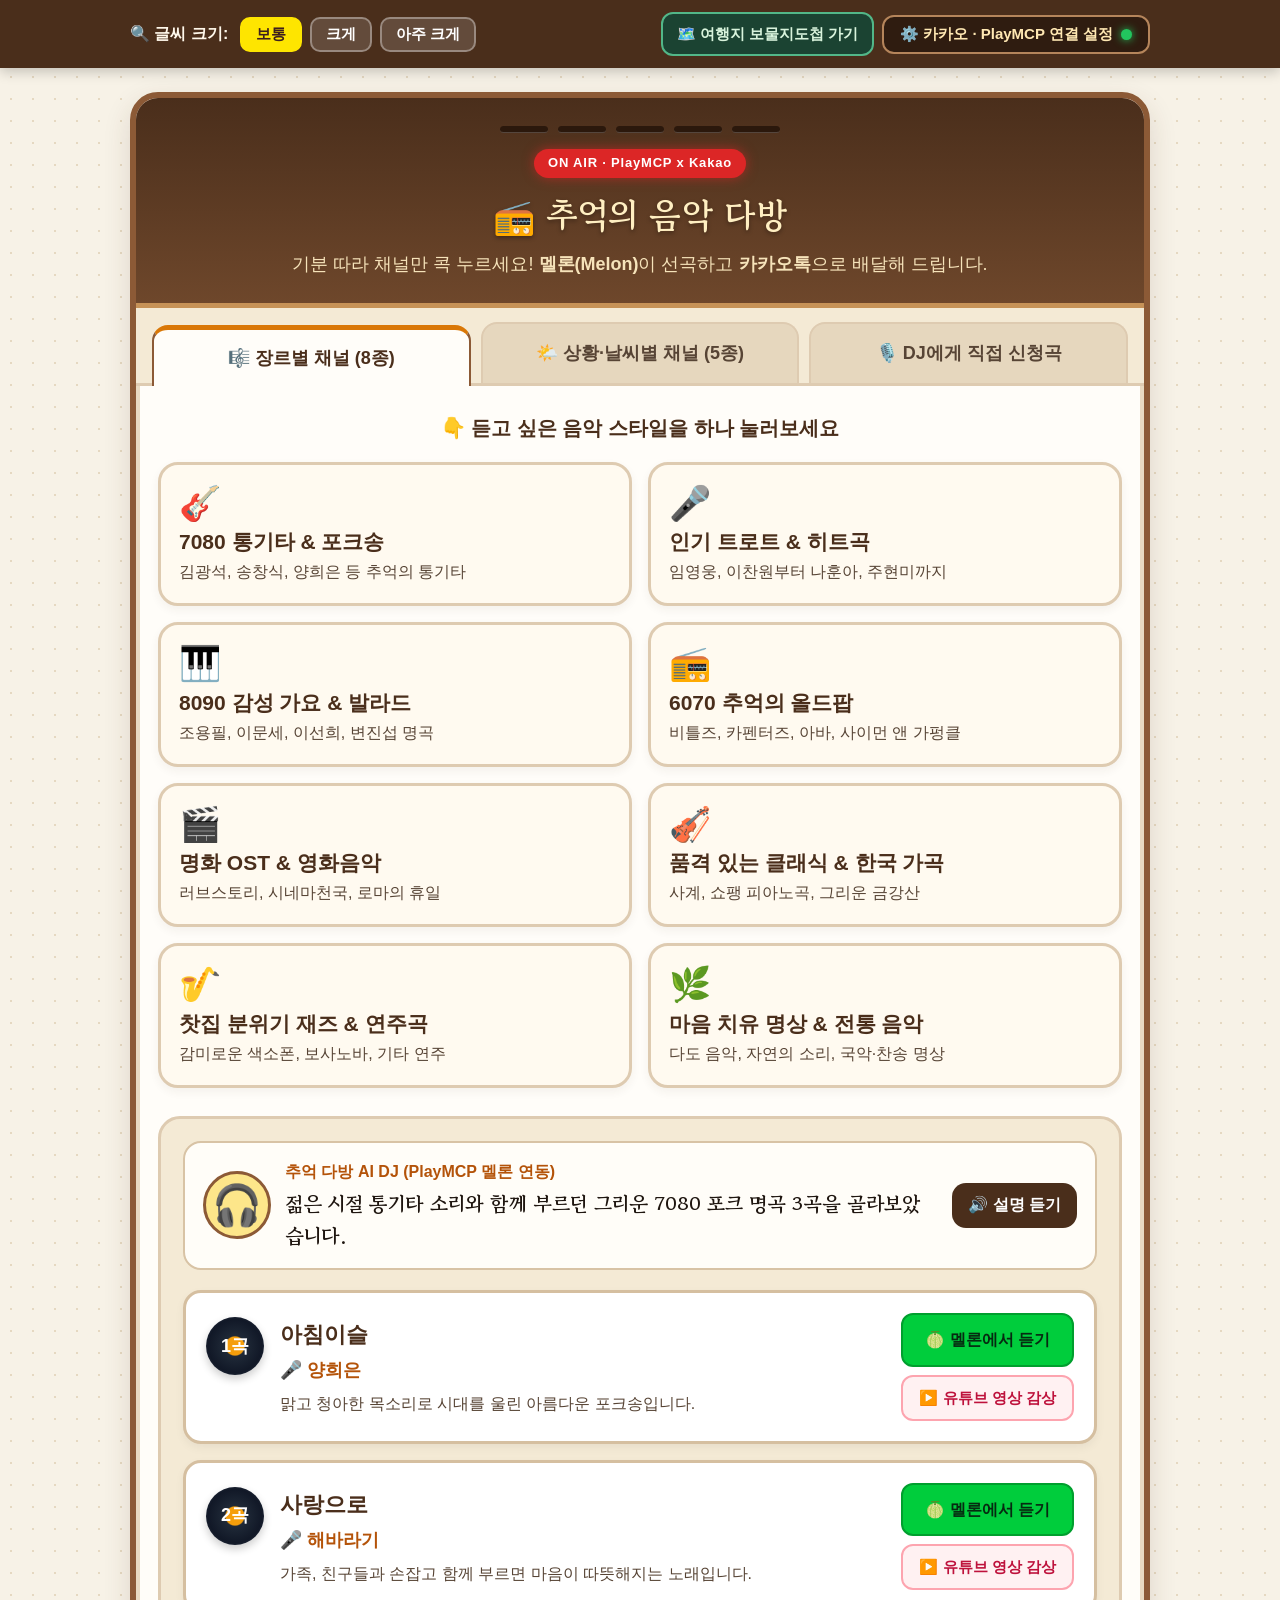
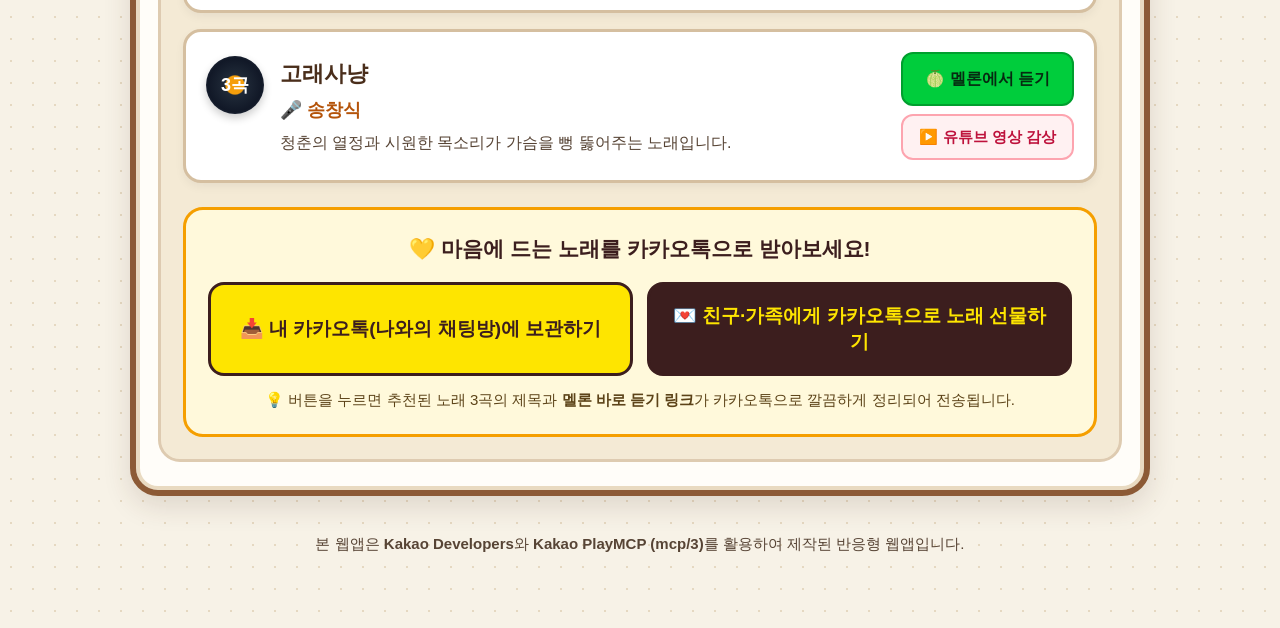
==== index.html @ 89aecde3 "Initial commit: Kakao PlayMCP music radio and travel treasure map web apps" ====
<!DOCTYPE html>
<html lang="ko">
<head>
  <meta charset="UTF-8" />
  <meta name="viewport" content="width=device-width, initial-scale=1.0" />
  <title>추억의 음악 다방 & 카톡 주크박스</title>
  <!-- 정갈하고 읽기 편한 한글 웹폰트 (고운바탕 & 프리텐다드) -->
  <link rel="preconnect" href="https://fonts.googleapis.com">
  <link rel="preconnect" href="https://fonts.gstatic.com" crossorigin>
  <link href="https://fonts.googleapis.com/css2?family=Gowun+Batang:wght@400;700&family=Pretendard:wght@400;500;600;700;800&display=swap" rel="stylesheet">
  <!-- 카카오 디벨로퍼스 공식 JavaScript SDK -->
  <script src="https://t1.kakaocdn.net/kakao_js_sdk/2.7.2/kakao.min.js" crossorigin="anonymous"></script>
  <link rel="stylesheet" href="style.css" />
</head>
<body class="font-normal">

  <!-- 상단 돋보기(글씨 크기) & 카카오 설정 바 -->
  <header class="top-utility-bar" aria-label="화면 및 연결 설정">
    <div class="utility-inner">
      <div class="font-controls" role="group" aria-label="글씨 크기 조절">
        <span class="utility-label">🔍 글씨 크기:</span>
        <button type="button" class="size-btn active" data-size="normal" onclick="setFontSize('normal')">보통</button>
        <button type="button" class="size-btn" data-size="large" onclick="setFontSize('large')">크게</button>
        <button type="button" class="size-btn" data-size="xlarge" onclick="setFontSize('xlarge')">아주 크게</button>
      </div>
      <div class="connection-controls">
        <a href="travel-map/index.html" class="switch-app-btn">🗺️ 여행지 보물지도첩 가기</a>
        <button type="button" class="config-btn" id="openConfigBtn" onclick="openConfigModal()">
          ⚙️ 카카오 · PlayMCP 연결 설정
          <span class="status-dot connected" id="connectionDot" title="연결 상태"></span>
        </button>
      </div>
    </div>
  </header>

  <!-- 메인 라디오 본체 컨테이너 -->
  <main class="radio-container">

    <!-- 라디오 상단 스피커 & 간판 영역 -->
    <section class="radio-header">
      <div class="speaker-grille" aria-hidden="true">
        <span></span><span></span><span></span><span></span><span></span>
      </div>
      <div class="station-badge">ON AIR · PlayMCP x Kakao</div>
      <h1 class="radio-title">📻 추억의 음악 다방</h1>
      <p class="radio-subtitle">
        기분 따라 채널만 콕 누르세요! <strong>멜론(Melon)</strong>이 선곡하고 <strong>카카오톡</strong>으로 배달해 드립니다.
      </p>
    </section>

    <!-- 3가지 큰 서랍(탭) 전환 버튼 -->
    <nav class="channel-tabs" role="tablist" aria-label="선곡 방식 선택">
      <button type="button" role="tab" aria-selected="true" class="tab-btn active" id="tabGenreBtn" onclick="switchTab('genre')">
        🎼 장르별 채널 (8종)
      </button>
      <button type="button" role="tab" aria-selected="false" class="tab-btn" id="tabMoodBtn" onclick="switchTab('mood')">
        🌤️ 상황·날씨별 채널 (5종)
      </button>
      <button type="button" role="tab" aria-selected="false" class="tab-btn" id="tabRequestBtn" onclick="switchTab('request')">
        🎙️ DJ에게 직접 신청곡
      </button>
    </nav>

    <!-- 탭 1: 장르별 채널 (8가지) -->
    <section id="panelGenre" class="tab-panel active" role="tabpanel" aria-labelledby="tabGenreBtn">
      <h2 class="section-guide">👇 듣고 싶은 음악 스타일을 하나 눌러보세요</h2>
      <div class="channel-grid">
        <button type="button" class="channel-card" onclick="selectChannel('7080')">
          <span class="channel-icon">🎸</span>
          <strong class="channel-name">7080 통기타 & 포크송</strong>
          <span class="channel-desc">김광석, 송창식, 양희은 등 추억의 통기타</span>
        </button>

        <button type="button" class="channel-card" onclick="selectChannel('trot')">
          <span class="channel-icon">🎤</span>
          <strong class="channel-name">인기 트로트 & 히트곡</strong>
          <span class="channel-desc">임영웅, 이찬원부터 나훈아, 주현미까지</span>
        </button>

        <button type="button" class="channel-card" onclick="selectChannel('ballad8090')">
          <span class="channel-icon">🎹</span>
          <strong class="channel-name">8090 감성 가요 & 발라드</strong>
          <span class="channel-desc">조용필, 이문세, 이선희, 변진섭 명곡</span>
        </button>

        <button type="button" class="channel-card" onclick="selectChannel('oldpop')">
          <span class="channel-icon">📻</span>
          <strong class="channel-name">6070 추억의 올드팝</strong>
          <span class="channel-desc">비틀즈, 카펜터즈, 아바, 사이먼 앤 가펑클</span>
        </button>

        <button type="button" class="channel-card" onclick="selectChannel('ost')">
          <span class="channel-icon">🎬</span>
          <strong class="channel-name">명화 OST & 영화음악</strong>
          <span class="channel-desc">러브스토리, 시네마천국, 로마의 휴일</span>
        </button>

        <button type="button" class="channel-card" onclick="selectChannel('classic')">
          <span class="channel-icon">🎻</span>
          <strong class="channel-name">품격 있는 클래식 & 한국 가곡</strong>
          <span class="channel-desc">사계, 쇼팽 피아노곡, 그리운 금강산</span>
        </button>

        <button type="button" class="channel-card" onclick="selectChannel('jazz')">
          <span class="channel-icon">🎷</span>
          <strong class="channel-name">찻집 분위기 재즈 & 연주곡</strong>
          <span class="channel-desc">감미로운 색소폰, 보사노바, 기타 연주</span>
        </button>

        <button type="button" class="channel-card" onclick="selectChannel('healing')">
          <span class="channel-icon">🌿</span>
          <strong class="channel-name">마음 치유 명상 & 전통 음악</strong>
          <span class="channel-desc">다도 음악, 자연의 소리, 국악·찬송 명상</span>
        </button>
      </div>
    </section>

    <!-- 탭 2: 상황·날씨별 채널 (5가지) -->
    <section id="panelMood" class="tab-panel" role="tabpanel" aria-labelledby="tabMoodBtn">
      <h2 class="section-guide">👇 지금 어떤 시간을 보내고 계시나요?</h2>
      <div class="channel-grid mood-grid">
        <button type="button" class="channel-card mood-card" onclick="selectChannel('walk')">
          <span class="channel-icon">👟</span>
          <strong class="channel-name">아침 산책·운동할 때</strong>
          <span class="channel-desc">발걸음이 가벼워지는 경쾌하고 활기찬 노래</span>
        </button>

        <button type="button" class="channel-card mood-card" onclick="selectChannel('tea')">
          <span class="channel-icon">☕</span>
          <strong class="channel-name">오후에 따뜻한 차 한잔할 때</strong>
          <span class="channel-desc">마음이 편안해지는 다방 커피 같은 음악</span>
        </button>

        <button type="button" class="channel-card mood-card" onclick="selectChannel('rain')">
          <span class="channel-icon">☔</span>
          <strong class="channel-name">비 오거나 옛 생각 나는 날</strong>
          <span class="channel-desc">창밖을 보며 듣기 좋은 감성적인 노래</span>
        </button>

        <button type="button" class="channel-card mood-card" onclick="selectChannel('travel')">
          <span class="channel-icon">🚗</span>
          <strong class="channel-name">가족·친구와 나들이 갈 때</strong>
          <span class="channel-desc">차 안에서 다 함께 흥얼거리기 좋은 노래</span>
        </button>

        <button type="button" class="channel-card mood-card" onclick="selectChannel('night')">
          <span class="channel-icon">🌙</span>
          <strong class="channel-name">잠들기 전 편안한 밤</strong>
          <span class="channel-desc">숙면을 도와주는 잔잔한 피아노와 연주곡</span>
        </button>
      </div>
    </section>

    <!-- 탭 3: DJ에게 직접 신청곡 보내기 -->
    <section id="panelRequest" class="tab-panel" role="tabpanel" aria-labelledby="tabRequestBtn">
      <h2 class="section-guide">👇 듣고 싶은 가수나 사연을 적거나 마이크로 말씀해 보세요</h2>
      <div class="dj-request-box">
        <div class="quick-tags">
          <span class="quick-label">인기 검색어:</span>
          <button type="button" class="tag-chip" onclick="fillRequest('임영웅 노래 추천해줘')">#임영웅</button>
          <button type="button" class="tag-chip" onclick="fillRequest('조용필 명곡 찾아줘')">#조용필</button>
          <button type="button" class="tag-chip" onclick="fillRequest('모차르트 피아노 연주곡')">#모차르트</button>
          <button type="button" class="tag-chip" onclick="fillRequest('신나는 7080 디스코')">#7080디스코</button>
          <button type="button" class="tag-chip" onclick="fillRequest('비틀즈 올드팝 명곡')">#비틀즈</button>
        </div>

        <div class="input-row">
          <input
            type="text"
            id="djInput"
            class="dj-input"
            placeholder="예: 나훈아 노래 찾아줘, 비 오는 날 듣기 좋은 재즈 틀어줘"
            aria-label="신청곡 또는 가수 입력"
            onkeydown="if(event.key==='Enter') submitDjRequest()"
          />
          <button type="button" class="voice-btn" id="voiceBtn" onclick="startVoiceInput()" title="목소리로 입력하기">
            🎙️ 말하기
          </button>
        </div>

        <button type="button" class="submit-request-btn" onclick="submitDjRequest()">
          🎵 PlayMCP 멜론 DJ에게 노래 찾아달라고 하기
        </button>
      </div>
    </section>

    <!-- 선곡 결과 전광판 (노래 카드 리스트 + 카카오톡 전송 영역) -->
    <section id="resultSection" class="result-section" aria-live="polite">
      <div class="dj-comment-box">
        <div class="dj-avatar">🎧</div>
        <div class="dj-bubble">
          <div class="dj-name">추억 다방 AI DJ (PlayMCP 멜론 연동)</div>
          <p id="djMessage" class="dj-text">
            안녕하세요! 위에서 원하시는 음악 채널 버튼을 누르시면, 오늘 기분에 꼭 맞는 명곡 3곡을 골라 드립니다.
          </p>
        </div>
        <button type="button" class="tts-btn" onclick="speakDjMessage()" title="DJ 안내 멘트 소리로 듣기">
          🔊 설명 듣기
        </button>
      </div>

      <!-- 추천 노래 카드들이 들어가는 자리 -->
      <div id="songListContainer" class="song-list"></div>

      <!-- 카카오톡으로 보내기 액션 버튼 영역 -->
      <div id="kakaoActionBox" class="kakao-action-box hidden">
        <h3 class="action-title">💛 마음에 드는 노래를 카카오톡으로 받아보세요!</h3>
        <div class="kakao-btn-group">
          <button type="button" class="kakao-btn memo-btn" onclick="sendToMyKakaoMemo()">
            📥 내 카카오톡(나와의 채팅방)에 보관하기
          </button>
          <button type="button" class="kakao-btn share-btn" onclick="shareToKakaoFriend()">
            💌 친구·가족에게 카카오톡으로 노래 선물하기
          </button>
        </div>
        <p class="action-help" id="kakaoActionNotice">
          💡 버튼을 누르면 추천된 노래 3곡의 제목과 <strong>멜론 바로 듣기 링크</strong>가 카카오톡으로 깔끔하게 정리되어 전송됩니다.
        </p>
      </div>
    </section>

  </main>

  <!-- 하단 안내 푸터 -->
  <footer class="radio-footer">
    <p>본 웹앱은 <strong>Kakao Developers</strong>와 <strong>Kakao PlayMCP (mcp/3)</strong>를 활용하여 제작된 반응형 웹앱입니다.</p>
  </footer>

  <!-- 알림 토스트 창 -->
  <div id="toastBox" class="toast-box hidden" role="status" aria-live="polite"></div>

  <!-- 카카오톡 메시지 미리보기 & 전송 모달 (API 키 없을 때도 즉시 체험 가능!) -->
  <div id="kakaoPreviewModal" class="modal-backdrop hidden" role="dialog" aria-modal="true" aria-labelledby="previewModalTitle">
    <div class="modal-card kakao-preview-card">
      <div class="modal-header">
        <h2 id="previewModalTitle">💬 카카오톡 전송 미리보기</h2>
        <button type="button" class="close-btn" onclick="closePreviewModal()">✕ 닫기</button>
      </div>
      <div class="modal-body">
        <div class="katalk-room-sim">
          <div class="katalk-date-chip">오늘의 음악 배달</div>
          <div class="katalk-msg-card">
            <div class="katalk-card-banner">📻 추억의 음악 다방 주크박스</div>
            <div class="katalk-card-body" id="katalkPreviewContent"></div>
            <div class="katalk-card-footer">
              <span>Melon · PlayMCP</span>
            </div>
          </div>
        </div>
        <div class="preview-actions">
          <button type="button" class="copy-text-btn" onclick="copyPlaylistToClipboard()">
            📋 카톡방에 붙여넣기용 글자 복사하기
          </button>
          <button type="button" class="real-kakao-btn" onclick="triggerRealKakaoSend()">
            💛 실제 카카오톡 앱으로 보내기
          </button>
        </div>
      </div>
    </div>
  </div>

  <!-- 카카오 디벨로퍼스 & PlayMCP 연결 설정 모달 -->
  <div id="configModal" class="modal-backdrop hidden" role="dialog" aria-modal="true" aria-labelledby="configModalTitle">
    <div class="modal-card">
      <div class="modal-header">
        <h2 id="configModalTitle">⚙️ 카카오 & PlayMCP 마법 열쇠 설정</h2>
        <button type="button" class="close-btn" onclick="closeConfigModal()">✕ 닫기</button>
      </div>
      <div class="modal-body">
        <p class="modal-desc">
          키를 아직 입력하지 않아도 <strong>기본 체험 모드</strong>로 모든 음악 추천과 카톡 미리보기를 사용하실 수 있습니다. 실제 내 카카오 계정과 연결하려면 아래 칸에 넣어주세요!
        </p>

        <div class="form-group">
          <label for="kakaoJsKeyInput">1. 카카오 디벨로퍼스 JavaScript 키 (<code>developers.kakao.com</code>)</label>
          <input
            type="text"
            id="kakaoJsKeyInput"
            class="config-input"
            value="2cc751d0de6a0e97b90181755f74c071"
            placeholder="예: a1b2c3d4e5f6g7h8i9j0k1l2m3n4o5p6"
          />
          <small class="form-help">카카오 디벨로퍼스 &gt; 내 애플리케이션 &gt; 앱 키에서 'JavaScript 키'를 복사해 붙여넣으세요.</small>
        </div>

        <div class="form-group">
          <label for="playMcpUrlInput">2. 카카오 PlayMCP 서버 주소 (<code>playmcp.kakao.com</code>)</label>
          <input
            type="url"
            id="playMcpUrlInput"
            class="config-input"
            value="https://playmcp.kakao.com/mcp/3"
          />
          <small class="form-help">PlayMCP의 멜론/나와의 채팅방 도구함 원격 엔드포인트 주소입니다.</small>
        </div>

        <div class="form-group">
          <label for="playMcpTokenInput">3. PlayMCP 인증 토큰 (선택 사항)</label>
          <input
            type="password"
            id="playMcpTokenInput"
            class="config-input"
            placeholder="PlayMCP 연동 토큰이 있다면 입력해 주세요"
          />
        </div>

        <div class="modal-footer-btns">
          <button type="button" class="save-config-btn" onclick="saveConfig()">💾 설정 저장하고 적용하기</button>
        </div>
      </div>
    </div>
  </div>

  <script src="app.js"></script>
</body>
</html>
---- style.css ----
/* ==========================================================================
   추억의 음악 다방 & 카톡 주크박스 — 반응형 스타일시트
   ========================================================================== */

:root {
  /* 따뜻하고 눈이 편안한 다방/우드 라디오 컬러 팔레트 */
  --bg-page: #f7f2e7;
  --bg-radio: #fffdf9;
  --wood-dark: #4a2e1b;
  --wood-medium: #6e472b;
  --wood-border: #8c5a36;
  --cream-panel: #f4ead5;
  --accent-amber: #d97706;
  --accent-amber-hover: #b45309;
  --kakao-yellow: #fee500;
  --kakao-brown: #3c1e1e;
  --melon-green: #00cd3c;
  --melon-dark: #009f2e;
  --text-primary: #1f1610;
  --text-secondary: #574435;
  --card-border: #decbb1;
  --shadow-soft: 0 10px 28px rgba(74, 46, 27, 0.14);

  /* 기본 글자 크기 변수 (상단 버튼으로 3단계 조절) */
  --scale-factor: 1;
}

body.font-normal {
  --scale-factor: 1;
}

body.font-large {
  --scale-factor: 1.16;
}

body.font-xlarge {
  --scale-factor: 1.32;
}

* {
  box-sizing: border-box;
  margin: 0;
  padding: 0;
}

body {
  font-family: 'Pretendard', -apple-system, BlinkMacSystemFont, 'Malgun Gothic', sans-serif;
  background-color: var(--bg-page);
  background-image: radial-gradient(#e5d8c1 1px, transparent 1px);
  background-size: 22px 22px;
  color: var(--text-primary);
  font-size: calc(18px * var(--scale-factor));
  line-height: 1.6;
  min-height: 100vh;
  padding-bottom: 60px;
}

button,
input {
  font-family: inherit;
  font-size: inherit;
}

/* ==========================================================================
   1. 상단 유틸리티 바 (글씨 크기 조절 & 카카오 연결 설정)
   ========================================================================== */
.top-utility-bar {
  background: var(--wood-dark);
  color: #fff8eb;
  padding: 12px 16px;
  position: sticky;
  top: 0;
  z-index: 100;
  box-shadow: 0 4px 12px rgba(0, 0, 0, 0.2);
}

.utility-inner {
  max-width: 1020px;
  margin: 0 auto;
  display: flex;
  flex-wrap: wrap;
  align-items: center;
  justify-content: space-between;
  gap: 12px;
}

.font-controls {
  display: flex;
  align-items: center;
  gap: 8px;
  flex-wrap: wrap;
}

.utility-label {
  font-weight: 700;
  margin-right: 4px;
  font-size: calc(16px * var(--scale-factor));
}

.size-btn {
  background: rgba(255, 255, 255, 0.14);
  color: #fff;
  border: 2px solid rgba(255, 255, 255, 0.35);
  border-radius: 10px;
  padding: 6px 14px;
  font-weight: 700;
  cursor: pointer;
  font-size: calc(15px * var(--scale-factor));
  transition: all 0.2s ease;
}

.size-btn:hover {
  background: rgba(255, 255, 255, 0.28);
}

.size-btn.active {
  background: var(--kakao-yellow);
  color: var(--kakao-brown);
  border-color: var(--kakao-yellow);
}

.connection-controls {
  display: flex;
  align-items: center;
  gap: 8px;
  flex-wrap: wrap;
}

.switch-app-btn {
  background: #1b4332;
  color: #d8f3dc;
  border: 2px solid #52b788;
  border-radius: 12px;
  padding: 8px 14px;
  font-weight: 700;
  font-size: calc(15px * var(--scale-factor));
  text-decoration: none;
  display: inline-flex;
  align-items: center;
  gap: 6px;
}

.switch-app-btn:hover {
  background: #2d6a4f;
}

.config-btn {
  background: #2f1c10;
  color: #ffe8b3;
  border: 2px solid #b5855b;
  border-radius: 12px;
  padding: 8px 16px;
  font-weight: 700;
  font-size: calc(15px * var(--scale-factor));
  cursor: pointer;
  display: inline-flex;
  align-items: center;
  gap: 8px;
  transition: all 0.2s ease;
}

.config-btn:hover {
  background: var(--wood-medium);
}

.status-dot {
  width: 11px;
  height: 11px;
  border-radius: 50%;
  background: #fbbf24;
  display: inline-block;
  box-shadow: 0 0 8px #fbbf24;
}

.status-dot.connected {
  background: #22c55e;
  box-shadow: 0 0 8px #22c55e;
}

/* ==========================================================================
   2. 메인 우드 라디오 본체 컨테이너
   ========================================================================== */
.radio-container {
  max-width: 1020px;
  margin: 24px auto;
  background: var(--bg-radio);
  border: 6px solid var(--wood-border);
  border-radius: 28px;
  box-shadow: var(--shadow-soft), inset 0 0 0 4px #e9dac1;
  overflow: hidden;
}

.radio-header {
  background: linear-gradient(180deg, var(--wood-dark) 0%, var(--wood-medium) 100%);
  color: #fff9ed;
  padding: 28px 24px 24px;
  text-align: center;
  border-bottom: 5px solid #c69257;
}

.speaker-grille {
  display: flex;
  justify-content: center;
  gap: 10px;
  margin-bottom: 14px;
}

.speaker-grille span {
  width: 48px;
  height: 7px;
  background: #2b180c;
  border-radius: 99px;
  border-bottom: 1px solid rgba(255, 255, 255, 0.2);
}

.station-badge {
  display: inline-block;
  background: #dc2626;
  color: #fff;
  font-weight: 800;
  font-size: calc(13px * var(--scale-factor));
  padding: 4px 14px;
  border-radius: 99px;
  letter-spacing: 0.8px;
  margin-bottom: 10px;
  box-shadow: 0 0 12px rgba(220, 38, 38, 0.6);
}

.radio-title {
  font-family: 'Gowun Batang', serif;
  font-size: calc(34px * var(--scale-factor));
  font-weight: 700;
  color: #ffefc2;
  margin-bottom: 8px;
  text-shadow: 0 2px 4px rgba(0, 0, 0, 0.35);
}

.radio-subtitle {
  font-size: calc(18px * var(--scale-factor));
  color: #f6e3ba;
  max-width: 720px;
  margin: 0 auto;
}

/* ==========================================================================
   3. 채널 선택 서랍(탭) 버튼
   ========================================================================== */
.channel-tabs {
  display: grid;
  grid-template-columns: repeat(3, 1fr);
  background: var(--cream-panel);
  padding: 14px 16px 0;
  gap: 10px;
  border-bottom: 3px solid var(--card-border);
}

.tab-btn {
  background: #e6d7be;
  color: var(--text-secondary);
  border: 2px solid var(--card-border);
  border-bottom: none;
  border-radius: 16px 16px 0 0;
  padding: 16px 12px;
  font-weight: 800;
  font-size: calc(18px * var(--scale-factor));
  cursor: pointer;
  transition: all 0.2s ease;
}

.tab-btn:hover {
  background: #efe3cf;
}

.tab-btn.active {
  background: var(--bg-radio);
  color: var(--wood-dark);
  border-color: var(--wood-border);
  border-top: 5px solid var(--accent-amber);
  transform: translateY(3px);
}

/* ==========================================================================
   4. 채널 카드 그리드 (장르별 8종 / 상황별 5종)
   ========================================================================== */
.tab-panel {
  display: none;
  padding: 26px 22px 16px;
}

.tab-panel.active {
  display: block;
}

.section-guide {
  font-size: calc(20px * var(--scale-factor));
  color: var(--wood-dark);
  margin-bottom: 18px;
  text-align: center;
  font-weight: 800;
}

.channel-grid {
  display: grid;
  grid-template-columns: repeat(2, 1fr);
  gap: 16px;
}

.channel-card {
  background: #fffaf0;
  border: 3px solid var(--card-border);
  border-radius: 20px;
  padding: 20px 18px;
  text-align: left;
  cursor: pointer;
  display: flex;
  flex-direction: column;
  gap: 6px;
  transition: transform 0.15s ease, border-color 0.15s ease, box-shadow 0.15s ease;
  box-shadow: 0 4px 10px rgba(74, 46, 27, 0.06);
}

.channel-card:hover,
.channel-card:focus-visible {
  transform: translateY(-3px);
  border-color: var(--accent-amber);
  background: #fff5df;
  box-shadow: 0 8px 18px rgba(217, 119, 6, 0.18);
}

.channel-card.selected {
  background: #fef3c7;
  border-color: var(--accent-amber);
  box-shadow: 0 0 0 4px rgba(217, 119, 6, 0.25);
}

.channel-icon {
  font-size: calc(34px * var(--scale-factor));
  line-height: 1.1;
}

.channel-name {
  font-size: calc(21px * var(--scale-factor));
  color: var(--wood-dark);
  font-weight: 800;
}

.channel-desc {
  font-size: calc(16px * var(--scale-factor));
  color: var(--text-secondary);
  font-weight: 500;
}

/* ==========================================================================
   5. DJ에게 직접 신청곡 보내기 박스
   ========================================================================== */
.dj-request-box {
  background: #fcf4e4;
  border: 3px solid var(--card-border);
  border-radius: 20px;
  padding: 22px;
}

.quick-tags {
  display: flex;
  align-items: center;
  flex-wrap: wrap;
  gap: 8px;
  margin-bottom: 16px;
}

.quick-label {
  font-weight: 700;
  color: var(--wood-medium);
  font-size: calc(16px * var(--scale-factor));
}

.tag-chip {
  background: #fff;
  color: var(--wood-dark);
  border: 2px solid #cbb292;
  border-radius: 99px;
  padding: 6px 14px;
  font-weight: 700;
  font-size: calc(16px * var(--scale-factor));
  cursor: pointer;
}

.tag-chip:hover {
  background: var(--kakao-yellow);
  border-color: var(--wood-dark);
}

.input-row {
  display: flex;
  gap: 10px;
  margin-bottom: 14px;
}

.dj-input {
  flex: 1;
  padding: 16px 18px;
  border: 3px solid var(--wood-border);
  border-radius: 16px;
  background: #fff;
  color: var(--text-primary);
  font-weight: 600;
  font-size: calc(19px * var(--scale-factor));
}

.voice-btn {
  background: #fff;
  color: var(--wood-dark);
  border: 3px solid var(--wood-border);
  border-radius: 16px;
  padding: 0 20px;
  font-weight: 800;
  cursor: pointer;
  white-space: nowrap;
}

.voice-btn.listening {
  background: #fee2e2;
  border-color: #dc2626;
  color: #b91c1c;
}

.submit-request-btn {
  width: 100%;
  background: var(--accent-amber);
  color: #fff;
  border: none;
  border-radius: 16px;
  padding: 18px;
  font-weight: 800;
  font-size: calc(20px * var(--scale-factor));
  cursor: pointer;
  box-shadow: 0 4px 12px rgba(217, 119, 6, 0.3);
}

.submit-request-btn:hover {
  background: var(--accent-amber-hover);
}

/* ==========================================================================
   6. 선곡 결과 전광판 & 노래 카드 리스트
   ========================================================================== */
.result-section {
  margin: 12px 22px 28px;
  background: var(--cream-panel);
  border: 3px solid var(--card-border);
  border-radius: 22px;
  padding: 22px;
}

.dj-comment-box {
  display: flex;
  align-items: center;
  gap: 14px;
  background: #fffdf8;
  border: 2px solid #d8c3a5;
  border-radius: 18px;
  padding: 16px 18px;
  margin-bottom: 20px;
}

.dj-avatar {
  font-size: calc(40px * var(--scale-factor));
  background: #fde68a;
  width: 68px;
  height: 68px;
  border-radius: 50%;
  display: flex;
  align-items: center;
  justify-content: center;
  flex-shrink: 0;
  border: 3px solid var(--wood-border);
}

.dj-bubble {
  flex: 1;
}

.dj-name {
  font-weight: 800;
  color: var(--accent-amber-hover);
  font-size: calc(16px * var(--scale-factor));
  margin-bottom: 4px;
}

.dj-text {
  font-family: 'Gowun Batang', serif;
  font-weight: 700;
  font-size: calc(20px * var(--scale-factor));
  color: var(--text-primary);
}

.tts-btn {
  background: var(--wood-dark);
  color: #fff;
  border: none;
  border-radius: 14px;
  padding: 12px 16px;
  font-weight: 700;
  font-size: calc(16px * var(--scale-factor));
  cursor: pointer;
  white-space: nowrap;
}

.tts-btn:hover {
  background: var(--wood-medium);
}

/* 추천 노래 카드 3종 */
.song-list {
  display: flex;
  flex-direction: column;
  gap: 16px;
}

.song-card {
  background: #ffffff;
  border: 3px solid #d5bfa0;
  border-radius: 18px;
  padding: 20px;
  display: flex;
  align-items: center;
  justify-content: space-between;
  gap: 18px;
  box-shadow: 0 4px 10px rgba(0, 0, 0, 0.05);
}

.song-info {
  display: flex;
  align-items: flex-start;
  gap: 16px;
  flex: 1;
}

.vinyl-badge {
  width: 58px;
  height: 58px;
  border-radius: 50%;
  background: radial-gradient(circle, #f59e0b 22%, #1f2937 25%, #111827 65%, #374151 100%);
  color: #fff;
  display: flex;
  align-items: center;
  justify-content: center;
  font-weight: 800;
  flex-shrink: 0;
  box-shadow: 0 4px 8px rgba(0, 0, 0, 0.2);
}

.song-text-group {
  flex: 1;
}

.song-title {
  font-size: calc(22px * var(--scale-factor));
  font-weight: 800;
  color: var(--wood-dark);
  margin-bottom: 4px;
}

.song-artist {
  font-size: calc(18px * var(--scale-factor));
  font-weight: 700;
  color: #b45309;
  margin-bottom: 6px;
}

.song-story {
  font-size: calc(16px * var(--scale-factor));
  color: var(--text-secondary);
}

.song-play-btns {
  display: flex;
  flex-direction: column;
  gap: 8px;
  flex-shrink: 0;
}

.melon-btn {
  display: inline-flex;
  align-items: center;
  justify-content: center;
  gap: 6px;
  background: var(--melon-green);
  color: #062b11;
  text-decoration: none;
  font-weight: 800;
  font-size: calc(16px * var(--scale-factor));
  padding: 12px 18px;
  border-radius: 12px;
  border: 2px solid var(--melon-dark);
  transition: transform 0.15s ease;
}

.melon-btn:hover {
  transform: scale(1.03);
  background: #17df52;
}

.youtube-btn {
  display: inline-flex;
  align-items: center;
  justify-content: center;
  gap: 6px;
  background: #fff1f2;
  color: #be123c;
  text-decoration: none;
  font-weight: 800;
  font-size: calc(15px * var(--scale-factor));
  padding: 9px 16px;
  border-radius: 12px;
  border: 2px solid #fda4af;
}

/* ==========================================================================
   7. 카카오톡 전송 액션 영역
   ========================================================================== */
.kakao-action-box {
  margin-top: 24px;
  background: #fff9db;
  border: 3px solid #f59f00;
  border-radius: 20px;
  padding: 22px;
  text-align: center;
}

.hidden {
  display: none !important;
}

.action-title {
  font-size: calc(21px * var(--scale-factor));
  color: var(--kakao-brown);
  margin-bottom: 16px;
  font-weight: 800;
}

.kakao-btn-group {
  display: grid;
  grid-template-columns: repeat(2, 1fr);
  gap: 14px;
  margin-bottom: 12px;
}

.kakao-btn {
  padding: 18px 16px;
  border-radius: 16px;
  font-weight: 800;
  font-size: calc(19px * var(--scale-factor));
  cursor: pointer;
  border: 3px solid var(--kakao-brown);
  transition: transform 0.15s ease, box-shadow 0.15s ease;
}

.kakao-btn:hover {
  transform: translateY(-2px);
  box-shadow: 0 6px 14px rgba(60, 30, 30, 0.2);
}

.memo-btn {
  background: var(--kakao-yellow);
  color: var(--kakao-brown);
}

.share-btn {
  background: var(--kakao-brown);
  color: var(--kakao-yellow);
}

.action-help {
  font-size: calc(15px * var(--scale-factor));
  color: #5c4318;
}

/* ==========================================================================
   8. 모달 창 (카카오톡 미리보기 & 설정) 및 토스트 알림
   ========================================================================== */
.modal-backdrop {
  position: fixed;
  inset: 0;
  background: rgba(25, 16, 10, 0.72);
  display: flex;
  align-items: center;
  justify-content: center;
  padding: 16px;
  z-index: 300;
}

.modal-card {
  background: var(--bg-radio);
  border: 4px solid var(--wood-border);
  border-radius: 24px;
  max-width: 580px;
  width: 100%;
  max-height: 90vh;
  overflow-y: auto;
  box-shadow: 0 20px 50px rgba(0, 0, 0, 0.4);
}

.modal-header {
  background: var(--wood-dark);
  color: #fff;
  padding: 18px 22px;
  display: flex;
  align-items: center;
  justify-content: space-between;
}

.modal-header h2 {
  font-size: calc(20px * var(--scale-factor));
}

.close-btn {
  background: rgba(255, 255, 255, 0.2);
  color: #fff;
  border: none;
  border-radius: 10px;
  padding: 6px 14px;
  font-weight: 700;
  cursor: pointer;
}

.modal-body {
  padding: 22px;
}

.modal-desc {
  background: #fef3c7;
  padding: 14px;
  border-radius: 12px;
  margin-bottom: 18px;
  font-size: calc(16px * var(--scale-factor));
}

.form-group {
  margin-bottom: 18px;
}

.form-group label {
  display: block;
  font-weight: 800;
  margin-bottom: 6px;
  color: var(--wood-dark);
}

.config-input {
  width: 100%;
  padding: 14px;
  border: 2px solid var(--wood-border);
  border-radius: 12px;
  font-size: calc(16px * var(--scale-factor));
}

.form-help {
  display: block;
  margin-top: 4px;
  color: var(--text-secondary);
  font-size: calc(14px * var(--scale-factor));
}

.save-config-btn {
  width: 100%;
  background: var(--wood-dark);
  color: var(--kakao-yellow);
  border: none;
  border-radius: 14px;
  padding: 16px;
  font-weight: 800;
  font-size: calc(18px * var(--scale-factor));
  cursor: pointer;
}

/* 카카오톡 채팅방 시뮬레이션 */
.katalk-room-sim {
  background: #bacee0;
  border-radius: 18px;
  padding: 20px;
  margin-bottom: 18px;
}

.katalk-date-chip {
  background: rgba(0, 0, 0, 0.2);
  color: #fff;
  text-align: center;
  border-radius: 99px;
  padding: 4px 14px;
  font-size: calc(14px * var(--scale-factor));
  width: fit-content;
  margin: 0 auto 14px;
}

.katalk-msg-card {
  background: #fff;
  border-radius: 16px;
  overflow: hidden;
  max-width: 380px;
  margin: 0 auto;
  box-shadow: 0 4px 12px rgba(0, 0, 0, 0.12);
}

.katalk-card-banner {
  background: var(--kakao-yellow);
  color: var(--kakao-brown);
  font-weight: 800;
  padding: 12px 16px;
}

.katalk-card-body {
  padding: 16px;
  font-size: calc(16px * var(--scale-factor));
}

.katalk-card-footer {
  padding: 10px 16px;
  border-top: 1px solid #eee;
  color: #888;
  font-size: calc(13px * var(--scale-factor));
}

.preview-actions {
  display: grid;
  grid-template-columns: 1fr 1fr;
  gap: 12px;
}

.copy-text-btn,
.real-kakao-btn {
  padding: 14px;
  border-radius: 14px;
  font-weight: 800;
  cursor: pointer;
  border: 2px solid var(--kakao-brown);
}

.copy-text-btn {
  background: #fff;
  color: var(--kakao-brown);
}

.real-kakao-btn {
  background: var(--kakao-yellow);
  color: var(--kakao-brown);
}

.radio-footer {
  text-align: center;
  color: var(--text-secondary);
  padding: 12px 20px;
  font-size: calc(15px * var(--scale-factor));
}

.toast-box {
  position: fixed;
  bottom: 24px;
  left: 50%;
  transform: translateX(-50%);
  background: var(--wood-dark);
  color: #fff;
  padding: 16px 26px;
  border-radius: 99px;
  font-weight: 800;
  box-shadow: 0 8px 24px rgba(0, 0, 0, 0.35);
  z-index: 400;
  border: 2px solid var(--kakao-yellow);
}

/* ==========================================================================
   9. 반응형 미디어 쿼리 (스마트폰 화면 최적화)
   ========================================================================== */
@media (max-width: 768px) {
  .radio-container {
    margin: 12px;
    border-width: 4px;
  }

  .channel-tabs {
    grid-template-columns: 1fr;
    gap: 6px;
    padding: 12px;
  }

  .tab-btn {
    border-radius: 12px;
    border-bottom: 2px solid var(--card-border);
  }

  .tab-btn.active {
    transform: none;
  }

  .channel-grid {
    grid-template-columns: 1fr;
  }

  .dj-comment-box {
    flex-direction: column;
    text-align: center;
  }

  .song-card {
    flex-direction: column;
    align-items: stretch;
  }

  .song-play-btns {
    flex-direction: row;
  }

  .melon-btn,
  .youtube-btn {
    flex: 1;
  }

  .kakao-btn-group,
  .preview-actions {
    grid-template-columns: 1fr;
  }

  .input-row {
    flex-direction: column;
  }

  .voice-btn {
    padding: 14px;
  }
}
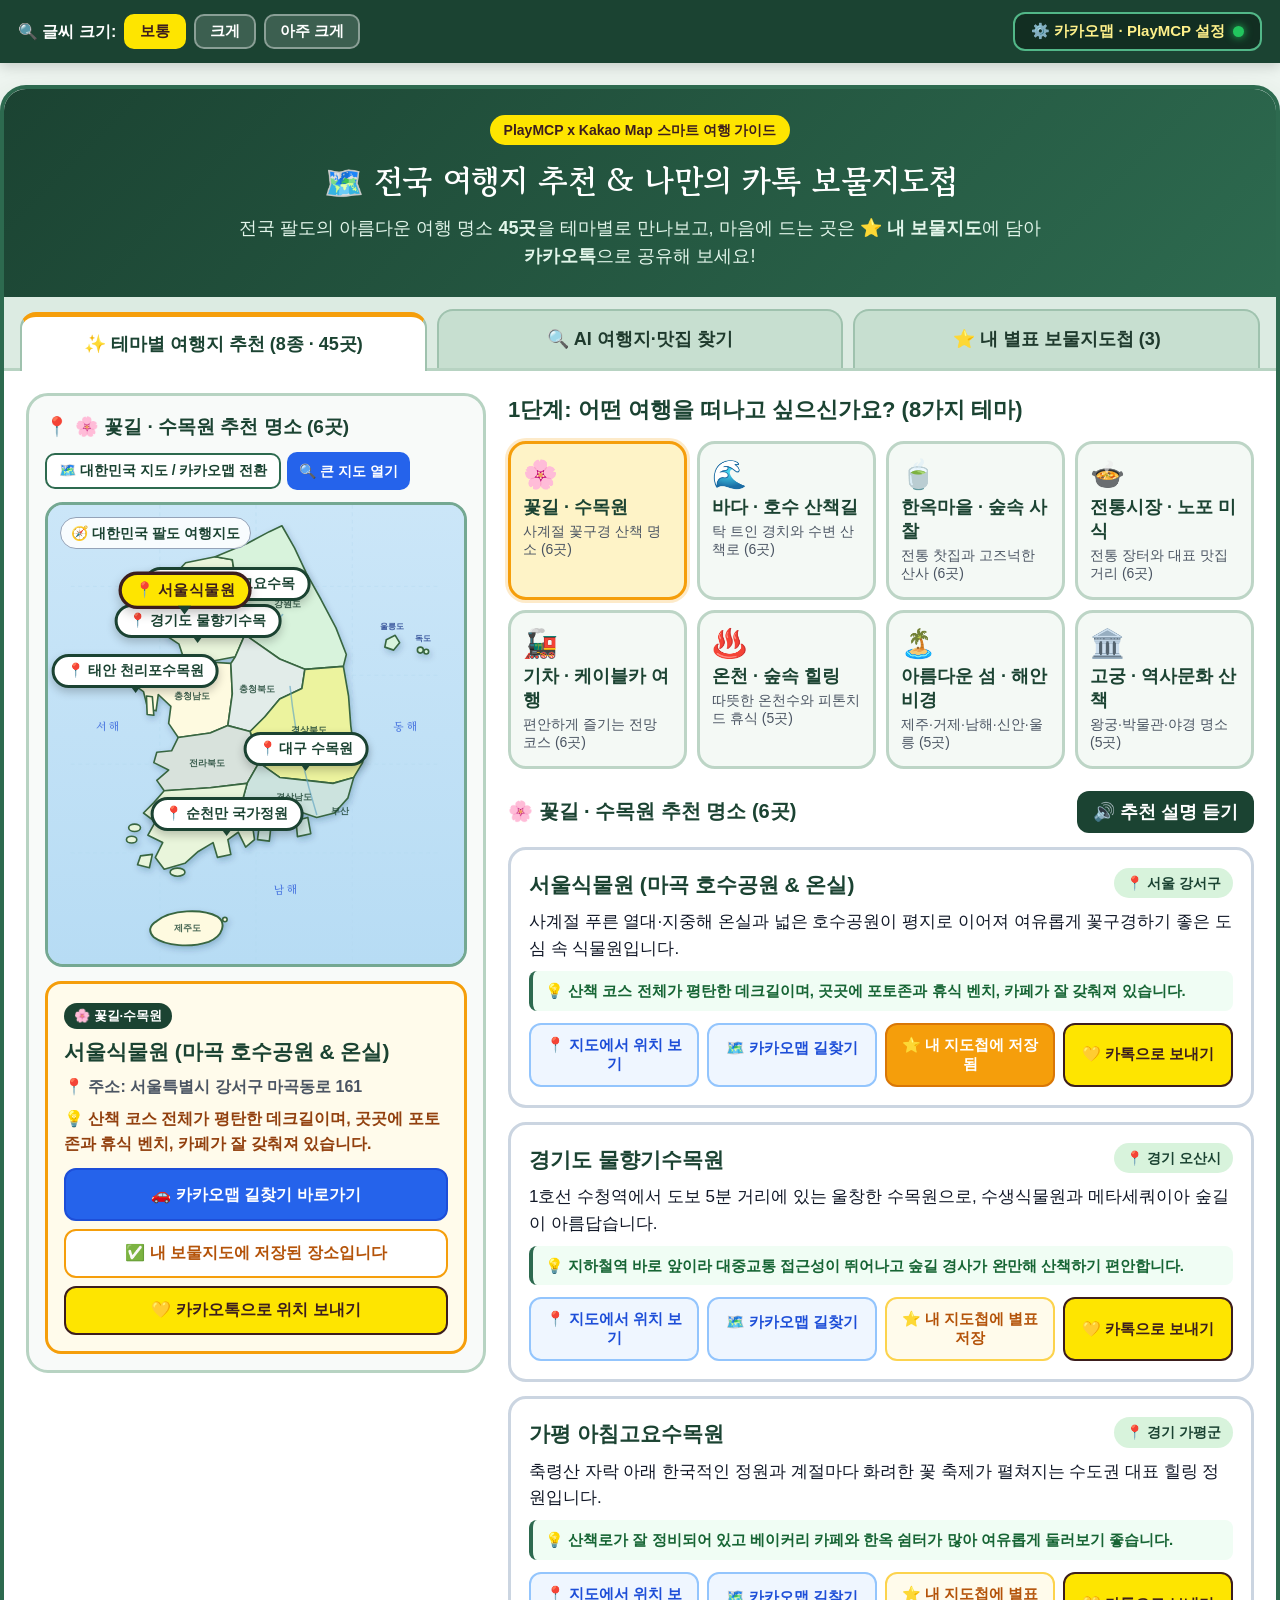
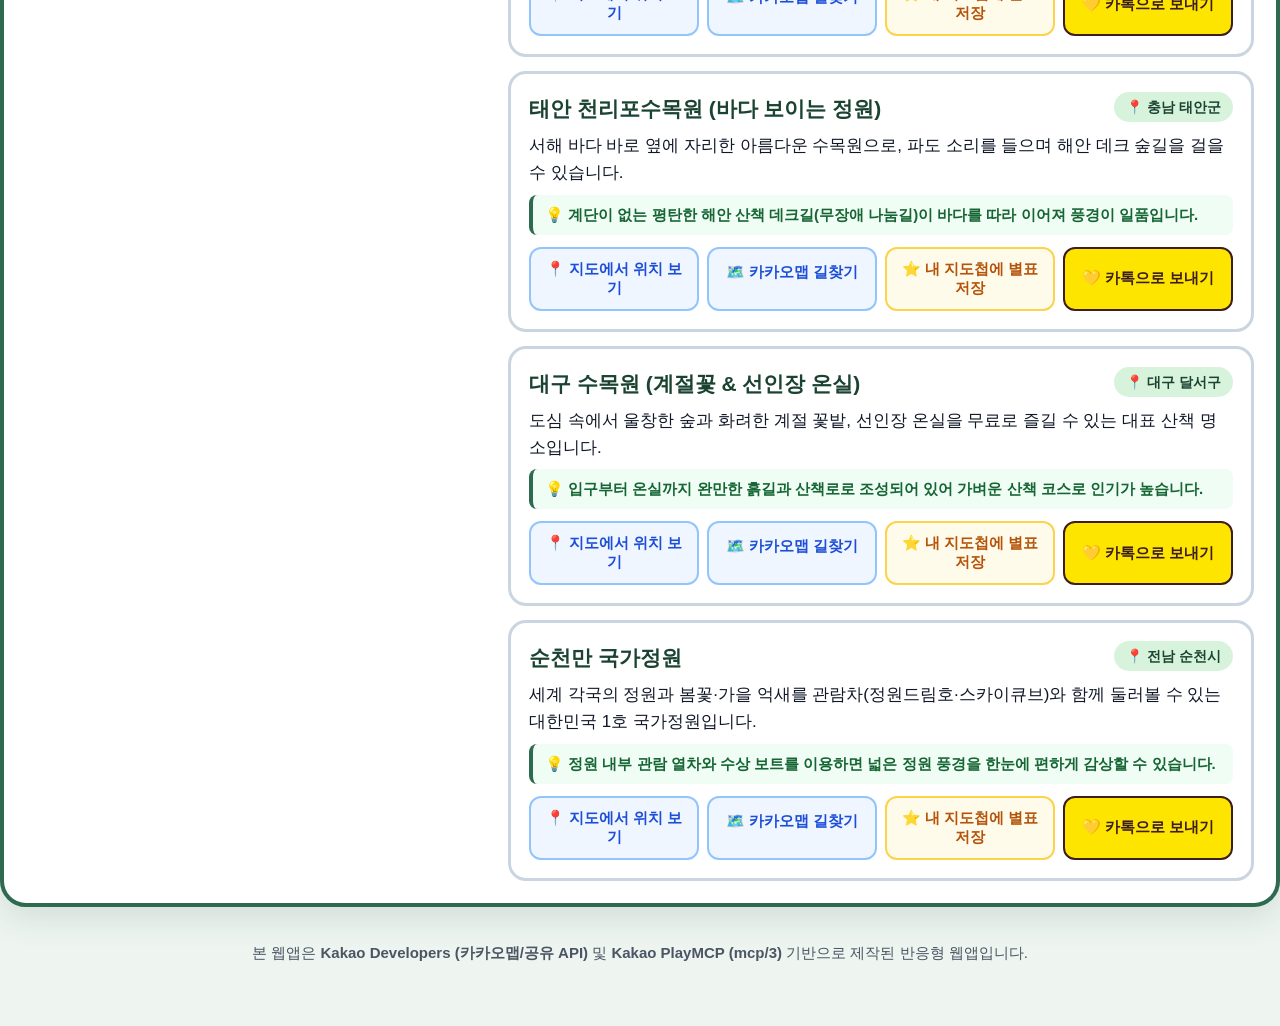
==== commit 6d20805c: "Deploy only travel recommendation and treasure map web app at root" ====
--- a/index.html
+++ b/index.html
@@ -3,19 +3,19 @@
 <head>
   <meta charset="UTF-8" />
   <meta name="viewport" content="width=device-width, initial-scale=1.0" />
-  <title>추억의 음악 다방 & 카톡 주크박스</title>
-  <!-- 정갈하고 읽기 편한 한글 웹폰트 (고운바탕 & 프리텐다드) -->
+  <title>전국 여행지 추천 & 나만의 카톡 보물지도첩</title>
+  <!-- 읽기 편한 한글 웹폰트 -->
   <link rel="preconnect" href="https://fonts.googleapis.com">
   <link rel="preconnect" href="https://fonts.gstatic.com" crossorigin>
   <link href="https://fonts.googleapis.com/css2?family=Gowun+Batang:wght@400;700&family=Pretendard:wght@400;500;600;700;800&display=swap" rel="stylesheet">
-  <!-- 카카오 디벨로퍼스 공식 JavaScript SDK -->
+  <!-- 카카오 디벨로퍼스 공식 카카오톡 공유 SDK -->
   <script src="https://t1.kakaocdn.net/kakao_js_sdk/2.7.2/kakao.min.js" crossorigin="anonymous"></script>
   <link rel="stylesheet" href="style.css" />
 </head>
 <body class="font-normal">
 
-  <!-- 상단 돋보기(글씨 크기) & 카카오 설정 바 -->
-  <header class="top-utility-bar" aria-label="화면 및 연결 설정">
+  <!-- 1. 상단 글씨 크기 & 웹앱 전환 & 카카오 설정 바 -->
+  <header class="top-utility-bar" aria-label="화면 글씨 크기 및 카카오 설정">
     <div class="utility-inner">
       <div class="font-controls" role="group" aria-label="글씨 크기 조절">
         <span class="utility-label">🔍 글씨 크기:</span>
@@ -24,234 +24,406 @@
         <button type="button" class="size-btn" data-size="xlarge" onclick="setFontSize('xlarge')">아주 크게</button>
       </div>
       <div class="connection-controls">
-        <a href="travel-map/index.html" class="switch-app-btn">🗺️ 여행지 보물지도첩 가기</a>
-        <button type="button" class="config-btn" id="openConfigBtn" onclick="openConfigModal()">
-          ⚙️ 카카오 · PlayMCP 연결 설정
+        <button type="button" class="config-btn" onclick="openConfigModal()">
+          ⚙️ 카카오맵 · PlayMCP 설정
           <span class="status-dot connected" id="connectionDot" title="연결 상태"></span>
         </button>
       </div>
     </div>
   </header>
 
-  <!-- 메인 라디오 본체 컨테이너 -->
-  <main class="radio-container">
-
-    <!-- 라디오 상단 스피커 & 간판 영역 -->
-    <section class="radio-header">
-      <div class="speaker-grille" aria-hidden="true">
-        <span></span><span></span><span></span><span></span><span></span>
-      </div>
-      <div class="station-badge">ON AIR · PlayMCP x Kakao</div>
-      <h1 class="radio-title">📻 추억의 음악 다방</h1>
-      <p class="radio-subtitle">
-        기분 따라 채널만 콕 누르세요! <strong>멜론(Melon)</strong>이 선곡하고 <strong>카카오톡</strong>으로 배달해 드립니다.
+  <!-- 2. 메인 여행 지도첩 컨테이너 -->
+  <main class="mapbook-container">
+
+    <!-- 상단 타이틀 배너 -->
+    <section class="hero-header">
+      <div class="hero-badge">PlayMCP x Kakao Map 스마트 여행 가이드</div>
+      <h1 class="hero-title">🗺️ 전국 여행지 추천 & 나만의 카톡 보물지도첩</h1>
+      <p class="hero-subtitle">
+        전국 팔도의 아름다운 여행 명소 <strong>45곳</strong>을 테마별로 만나보고, 마음에 드는 곳은 <strong>⭐ 내 보물지도</strong>에 담아 <strong>카카오톡</strong>으로 공유해 보세요!
       </p>
     </section>
 
-    <!-- 3가지 큰 서랍(탭) 전환 버튼 -->
-    <nav class="channel-tabs" role="tablist" aria-label="선곡 방식 선택">
-      <button type="button" role="tab" aria-selected="true" class="tab-btn active" id="tabGenreBtn" onclick="switchTab('genre')">
-        🎼 장르별 채널 (8종)
+    <!-- 3가지 큰 기능 서랍(탭) -->
+    <nav class="main-tabs" role="tablist" aria-label="주요 메뉴 선택">
+      <button type="button" role="tab" aria-selected="true" class="tab-btn active" id="tabRecommendBtn" onclick="switchTab('recommend')">
+        ✨ 테마별 여행지 추천 (8종 · 45곳)
       </button>
-      <button type="button" role="tab" aria-selected="false" class="tab-btn" id="tabMoodBtn" onclick="switchTab('mood')">
-        🌤️ 상황·날씨별 채널 (5종)
+      <button type="button" role="tab" aria-selected="false" class="tab-btn" id="tabSearchBtn" onclick="switchTab('search')">
+        🔍 AI 여행지·맛집 찾기
       </button>
-      <button type="button" role="tab" aria-selected="false" class="tab-btn" id="tabRequestBtn" onclick="switchTab('request')">
-        🎙️ DJ에게 직접 신청곡
+      <button type="button" role="tab" aria-selected="false" aria-controls="panelMyBook" class="tab-btn" id="tabMyBookBtn" onclick="switchTab('mybook')">
+        ⭐ 내 별표 보물지도첩 (<span id="savedCountBadge">3</span>)
       </button>
     </nav>
 
-    <!-- 탭 1: 장르별 채널 (8가지) -->
-    <section id="panelGenre" class="tab-panel active" role="tabpanel" aria-labelledby="tabGenreBtn">
-      <h2 class="section-guide">👇 듣고 싶은 음악 스타일을 하나 눌러보세요</h2>
-      <div class="channel-grid">
-        <button type="button" class="channel-card" onclick="selectChannel('7080')">
-          <span class="channel-icon">🎸</span>
-          <strong class="channel-name">7080 통기타 & 포크송</strong>
-          <span class="channel-desc">김광석, 송창식, 양희은 등 추억의 통기타</span>
-        </button>
-
-        <button type="button" class="channel-card" onclick="selectChannel('trot')">
-          <span class="channel-icon">🎤</span>
-          <strong class="channel-name">인기 트로트 & 히트곡</strong>
-          <span class="channel-desc">임영웅, 이찬원부터 나훈아, 주현미까지</span>
-        </button>
-
-        <button type="button" class="channel-card" onclick="selectChannel('ballad8090')">
-          <span class="channel-icon">🎹</span>
-          <strong class="channel-name">8090 감성 가요 & 발라드</strong>
-          <span class="channel-desc">조용필, 이문세, 이선희, 변진섭 명곡</span>
-        </button>
-
-        <button type="button" class="channel-card" onclick="selectChannel('oldpop')">
-          <span class="channel-icon">📻</span>
-          <strong class="channel-name">6070 추억의 올드팝</strong>
-          <span class="channel-desc">비틀즈, 카펜터즈, 아바, 사이먼 앤 가펑클</span>
-        </button>
-
-        <button type="button" class="channel-card" onclick="selectChannel('ost')">
-          <span class="channel-icon">🎬</span>
-          <strong class="channel-name">명화 OST & 영화음악</strong>
-          <span class="channel-desc">러브스토리, 시네마천국, 로마의 휴일</span>
-        </button>
-
-        <button type="button" class="channel-card" onclick="selectChannel('classic')">
-          <span class="channel-icon">🎻</span>
-          <strong class="channel-name">품격 있는 클래식 & 한국 가곡</strong>
-          <span class="channel-desc">사계, 쇼팽 피아노곡, 그리운 금강산</span>
-        </button>
-
-        <button type="button" class="channel-card" onclick="selectChannel('jazz')">
-          <span class="channel-icon">🎷</span>
-          <strong class="channel-name">찻집 분위기 재즈 & 연주곡</strong>
-          <span class="channel-desc">감미로운 색소폰, 보사노바, 기타 연주</span>
-        </button>
-
-        <button type="button" class="channel-card" onclick="selectChannel('healing')">
-          <span class="channel-icon">🌿</span>
-          <strong class="channel-name">마음 치유 명상 & 전통 음악</strong>
-          <span class="channel-desc">다도 음악, 자연의 소리, 국악·찬송 명상</span>
-        </button>
-      </div>
-    </section>
-
-    <!-- 탭 2: 상황·날씨별 채널 (5가지) -->
-    <section id="panelMood" class="tab-panel" role="tabpanel" aria-labelledby="tabMoodBtn">
-      <h2 class="section-guide">👇 지금 어떤 시간을 보내고 계시나요?</h2>
-      <div class="channel-grid mood-grid">
-        <button type="button" class="channel-card mood-card" onclick="selectChannel('walk')">
-          <span class="channel-icon">👟</span>
-          <strong class="channel-name">아침 산책·운동할 때</strong>
-          <span class="channel-desc">발걸음이 가벼워지는 경쾌하고 활기찬 노래</span>
-        </button>
-
-        <button type="button" class="channel-card mood-card" onclick="selectChannel('tea')">
-          <span class="channel-icon">☕</span>
-          <strong class="channel-name">오후에 따뜻한 차 한잔할 때</strong>
-          <span class="channel-desc">마음이 편안해지는 다방 커피 같은 음악</span>
-        </button>
-
-        <button type="button" class="channel-card mood-card" onclick="selectChannel('rain')">
-          <span class="channel-icon">☔</span>
-          <strong class="channel-name">비 오거나 옛 생각 나는 날</strong>
-          <span class="channel-desc">창밖을 보며 듣기 좋은 감성적인 노래</span>
-        </button>
-
-        <button type="button" class="channel-card mood-card" onclick="selectChannel('travel')">
-          <span class="channel-icon">🚗</span>
-          <strong class="channel-name">가족·친구와 나들이 갈 때</strong>
-          <span class="channel-desc">차 안에서 다 함께 흥얼거리기 좋은 노래</span>
-        </button>
-
-        <button type="button" class="channel-card mood-card" onclick="selectChannel('night')">
-          <span class="channel-icon">🌙</span>
-          <strong class="channel-name">잠들기 전 편안한 밤</strong>
-          <span class="channel-desc">숙면을 도와주는 잔잔한 피아노와 연주곡</span>
-        </button>
-      </div>
-    </section>
-
-    <!-- 탭 3: DJ에게 직접 신청곡 보내기 -->
-    <section id="panelRequest" class="tab-panel" role="tabpanel" aria-labelledby="tabRequestBtn">
-      <h2 class="section-guide">👇 듣고 싶은 가수나 사연을 적거나 마이크로 말씀해 보세요</h2>
-      <div class="dj-request-box">
-        <div class="quick-tags">
-          <span class="quick-label">인기 검색어:</span>
-          <button type="button" class="tag-chip" onclick="fillRequest('임영웅 노래 추천해줘')">#임영웅</button>
-          <button type="button" class="tag-chip" onclick="fillRequest('조용필 명곡 찾아줘')">#조용필</button>
-          <button type="button" class="tag-chip" onclick="fillRequest('모차르트 피아노 연주곡')">#모차르트</button>
-          <button type="button" class="tag-chip" onclick="fillRequest('신나는 7080 디스코')">#7080디스코</button>
-          <button type="button" class="tag-chip" onclick="fillRequest('비틀즈 올드팝 명곡')">#비틀즈</button>
-        </div>
-
-        <div class="input-row">
-          <input
-            type="text"
-            id="djInput"
-            class="dj-input"
-            placeholder="예: 나훈아 노래 찾아줘, 비 오는 날 듣기 좋은 재즈 틀어줘"
-            aria-label="신청곡 또는 가수 입력"
-            onkeydown="if(event.key==='Enter') submitDjRequest()"
-          />
-          <button type="button" class="voice-btn" id="voiceBtn" onclick="startVoiceInput()" title="목소리로 입력하기">
-            🎙️ 말하기
+    <!-- 본문 2단 반응형 레이아웃: [왼쪽: 대한민국 지도 화면] + [오른쪽: 탭별 컨트롤 및 장소 카드] -->
+    <div class="workspace-grid">
+
+      <!-- [왼쪽 영역] 대한민국 팔도 지도 & 카카오맵 보드 -->
+      <section class="map-panel" aria-label="지도 표시 영역">
+        <div class="map-panel-header">
+          <div class="map-status-title">
+            <span class="pin-icon">📍</span>
+            <strong id="currentMapTitle">대한민국 추천 여행지 지도</strong>
+          </div>
+          <div class="map-header-btns">
+            <button type="button" id="toggleRealMapBtn" class="toggle-map-mode-btn" onclick="toggleMapMode()">
+              🗺️ 대한민국 지도 / 카카오맵 전환
+            </button>
+            <a
+              id="openKakaoMapExternalBtn"
+              href="https://map.kakao.com/"
+              target="_blank"
+              rel="noopener noreferrer"
+              class="external-map-btn"
+            >
+              🔍 큰 지도 열기
+            </a>
+          </div>
+        </div>
+
+        <!-- 지도 뷰포트 -->
+        <div class="map-viewport" id="mapViewport">
+          <!-- 실제 카카오맵 SDK 캔버스 -->
+          <div id="kakaoMapCanvas" class="kakao-map-canvas hidden"></div>
+
+          <!-- 실제 대한민국 권역별 지형·해안선·섬을 정밀하게 표현한 인터랙티브 지도 -->
+          <div id="interactiveMapBoard" class="interactive-map-board">
+            <div class="map-compass" aria-hidden="true">🧭 대한민국 팔도 여행지도</div>
+
+            <!-- 실제 대한민국 권역별(수도권·강원·충남·충북·전북·전남·경북·경남·제주·울릉·독도) 정밀 지형 SVG -->
+            <svg class="korea-svg" viewBox="0 0 500 620" aria-label="대한민국 지도">
+              <defs>
+                <filter id="mapDropShadow" x="-10%" y="-10%" width="125%" height="125%">
+                  <feDropShadow dx="2" dy="4" stdDeviation="4" flood-color="#0c3554" flood-opacity="0.24" />
+                </filter>
+              </defs>
+
+              <!-- 바다 배경 위도·경도 그리드 -->
+              <g stroke="#b3daf1" stroke-width="1" stroke-dasharray="5,5" opacity="0.6">
+                <line x1="0" y1="110" x2="500" y2="110" />
+                <line x1="0" y1="230" x2="500" y2="230" />
+                <line x1="0" y1="350" x2="500" y2="350" />
+                <line x1="0" y1="470" x2="500" y2="470" />
+                <line x1="120" y1="0" x2="120" y2="620" />
+                <line x1="250" y1="0" x2="250" y2="620" />
+                <line x1="380" y1="0" x2="380" y2="620" />
+              </g>
+
+              <!-- 대한민국 권역별 정밀 폴리곤 (실제 지도 비례 및 해안선 굴곡 반영) -->
+              <g filter="url(#mapDropShadow)" stroke="#386641" stroke-width="2.2" stroke-linejoin="round">
+
+                <!-- 1. 서울·인천·경기도 (강화만, 경기만, 평택항 굴곡) -->
+                <path
+                  fill="#e9f5db"
+                  d="M 155,78 L 195,70 L 218,74 L 226,125 L 235,175 L 222,205 L 185,212 L 152,206 L 146,188 L 128,176 L 138,158 L 122,144 L 132,124 L 118,112 L 138,96 Z"
+                />
+                <!-- 강화도 & 영종도 -->
+                <path fill="#e9f5db" d="M 104,124 L 116,122 L 118,136 L 105,137 Z" />
+                <ellipse cx="112" cy="150" rx="8" ry="4.5" fill="#e9f5db" />
+
+                <!-- 2. 강원도 (고성~강릉~삼척 동해안 해안선 & 태백산맥) -->
+                <path
+                  fill="#d8f3dc"
+                  d="M 195,70 L 238,52 L 268,36 L 285,28 L 302,58 L 318,92 L 338,128 L 358,166 L 372,202 L 368,218 L 316,222 L 282,208 L 235,175 L 226,125 L 218,74 Z"
+                />
+
+                <!-- 3. 충청남도·세종·대전 (태안반도, 천수만, 안면도, 서천 해안선) -->
+                <path
+                  fill="#fefae0"
+                  d="M 152,206 L 185,212 L 216,214 L 218,255 L 212,298 L 188,308 L 145,314 L 132,295 L 135,272 L 118,256 L 115,278 L 104,276 L 98,252 L 84,242 L 94,224 L 114,228 L 126,216 L 142,218 Z"
+                />
+                <!-- 안면도 -->
+                <path fill="#fefae0" d="M 102,258 L 110,259 L 112,284 L 103,283 Z" />
+
+                <!-- 4. 충청북도 (소백산맥 내륙 지형) -->
+                <path
+                  fill="#e2ece9"
+                  d="M 222,205 L 235,175 L 282,208 L 316,222 L 312,248 L 282,262 L 262,286 L 242,306 L 212,298 L 218,255 L 216,214 Z"
+                />
+
+                <!-- 5. 경상북도·대구 (울진~영덕~포항 호미곶 돌출부~경주 해안선) -->
+                <path
+                  fill="#ecf39e"
+                  d="M 316,222 L 368,218 L 375,258 L 378,298 L 382,328 L 398,324 L 394,348 L 382,368 L 354,376 L 318,372 L 282,368 L 254,348 L 242,306 L 262,286 L 282,262 L 312,248 Z"
+                />
+
+                <!-- 6. 전라북도 (군산, 변산반도, 새만금만 굴곡) -->
+                <path
+                  fill="#d8e2dc"
+                  d="M 145,314 L 188,308 L 212,298 L 242,306 L 254,348 L 238,376 L 188,382 L 126,386 L 116,372 L 132,358 L 112,348 L 116,334 L 136,332 Z"
+                />
+
+                <!-- 7. 경상남도·부산·울산 (울산 간절곶, 부산 해운대, 거제·통영·남해 한려수도) -->
+                <path
+                  fill="#cce3de"
+                  d="M 254,348 L 282,368 L 318,372 L 354,376 L 382,368 L 374,396 L 356,416 L 332,422 L 308,414 L 296,432 L 278,424 L 266,434 L 244,424 L 232,398 L 238,376 Z"
+                />
+                <!-- 거제도 & 남해도 -->
+                <path fill="#cce3de" d="M 304,426 L 320,422 L 324,444 L 306,448 Z" />
+                <path fill="#cce3de" d="M 254,436 L 270,436 L 268,454 L 252,452 Z" />
+
+                <!-- 8. 전라남도·광주 (여수반도, 고흥반도, 해남 땅끝, 무안·신안 반도) -->
+                <path
+                  fill="#e9f5db"
+                  d="M 126,386 L 188,382 L 238,376 L 232,398 L 244,424 L 248,452 L 236,462 L 226,442 L 212,452 L 216,472 L 198,476 L 192,456 L 172,468 L 154,484 L 126,492 L 114,476 L 124,456 L 104,446 L 114,428 L 98,416 L 112,402 Z"
+                />
+                <!-- 진도 & 완도 & 신안 다도해 섬들 -->
+                <path fill="#e9f5db" d="M 94,474 L 110,472 L 106,490 L 90,486 Z" />
+                <ellipse cx="144" cy="496" rx="10" ry="5.5" fill="#e9f5db" />
+                <ellipse cx="86" cy="436" rx="8" ry="5" fill="#e9f5db" />
+                <ellipse cx="82" cy="452" rx="7" ry="4.5" fill="#e9f5db" />
+
+                <!-- 9. 제주특별자치도 (타원형 화산섬 + 우도/마라도) -->
+                <path
+                  fill="#fefae0"
+                  stroke-width="2.6"
+                  d="M 116,562 C 135,546 178,545 198,556 C 210,564 206,582 186,590 C 162,598 128,596 112,584 C 104,576 106,568 116,562 Z"
+                />
+                <circle cx="208" cy="560" r="3" fill="#fefae0" />
+
+                <!-- 10. 울릉도 & 독도 -->
+                <path
+                  fill="#d8f3dc"
+                  d="M 426,182 L 438,176 L 444,186 L 436,196 L 424,192 Z"
+                />
+                <circle cx="472" cy="196" r="4" fill="#d8f3dc" />
+                <circle cx="480" cy="198" r="3.2" fill="#d8f3dc" />
+              </g>
+
+              <!-- 서울 별표 중심 표시 및 한강·낙동강 물줄기 -->
+              <g stroke="#61a5c2" stroke-width="2" fill="none" opacity="0.65" stroke-linecap="round">
+                <path d="M 128,150 Q 175,156 218,168 T 286,148" />
+                <path d="M 296,245 Q 305,332 332,418" />
+              </g>
+
+              <!-- 권역별 지명 라벨 -->
+              <g class="map-region-labels" font-family="Pretendard, sans-serif" font-weight="800" font-size="12.5" fill="#1b4332" text-anchor="middle" opacity="0.82">
+                <text x="176" y="152">서울·경기</text>
+                <text x="292" y="138">강원도</text>
+                <text x="164" y="262">충청남도</text>
+                <text x="252" y="252">충청북도</text>
+                <text x="184" y="352">전라북도</text>
+                <text x="176" y="434">전라남도</text>
+                <text x="322" y="308">경상북도</text>
+                <text x="302" y="398">경상남도</text>
+                <text x="364" y="418">부산</text>
+                <text x="158" y="576">제주도</text>
+                <text x="434" y="168" font-size="11" fill="#1e3a8a">울릉도</text>
+                <text x="475" y="184" font-size="11" fill="#1e3a8a">독도</text>
+              </g>
+
+              <!-- 동해 / 서해 / 남해 바다 명칭 -->
+              <g font-family="Gowun Batang, serif" font-weight="700" font-size="15" fill="#1d4ed8" opacity="0.65">
+                <text x="435" y="305">동 해</text>
+                <text x="34" y="305">서 해</text>
+                <text x="275" y="525">남 해</text>
+              </g>
+            </svg>
+
+            <!-- 지도 위에 동적으로 꽂히는 핀(마커) 컨테이너 -->
+            <div id="mapMarkersLayer" class="map-markers-layer"></div>
+          </div>
+        </div>
+
+        <!-- 현재 선택된 장소 상세 카드 (지도 바로 아래 표시) -->
+        <div id="selectedPlaceBanner" class="selected-place-banner">
+          <div class="selected-place-top">
+            <span class="place-tag-chip" id="bannerCategory">🌸 추천 명소</span>
+            <h3 class="selected-place-name" id="bannerTitle">지도에서 장소를 누르거나 오른쪽 테마를 골라보세요!</h3>
+          </div>
+          <p class="selected-place-addr" id="bannerAddr">📍 위치 정보가 이곳에 큰 글씨로 표시됩니다.</p>
+          <p class="selected-place-tip" id="bannerTip">💡 산책 코스와 주차장·주변 볼거리 꿀팁을 한눈에 안내해 드립니다.</p>
+          <div class="banner-action-row">
+            <a id="bannerRouteBtn" href="https://map.kakao.com/" target="_blank" rel="noopener noreferrer" class="route-btn">
+              🚗 카카오맵 길찾기 바로가기
+            </a>
+            <button type="button" class="bookmark-toggle-btn" id="bannerSaveBtn" onclick="saveCurrentBannerPlace()">
+              ⭐ 내 보물지도에 별표 저장
+            </button>
+            <button type="button" class="katalk-send-btn" onclick="openKakaoShareForCurrentPlace()">
+              💛 카카오톡으로 위치 보내기
+            </button>
+          </div>
+        </div>
+      </section>
+
+      <!-- [오른쪽 영역] 탭 1 / 탭 2 / 탭 3 내용 패널 -->
+      <section class="content-panel">
+
+        <!-- 탭 1: 테마별 여행지 추천 (8종 · 총 45곳) -->
+        <div id="panelRecommend" class="tab-panel active" role="tabpanel" aria-labelledby="tabRecommendBtn">
+          <h2 class="panel-heading">1단계: 어떤 여행을 떠나고 싶으신가요? (8가지 테마)</h2>
+          <div class="theme-grid">
+            <button type="button" class="theme-btn active" data-theme="flower" onclick="selectTravelTheme('flower')">
+              <span class="theme-emoji">🌸</span>
+              <strong>꽃길 · 수목원</strong>
+              <small>사계절 꽃구경 산책 명소 (6곳)</small>
+            </button>
+
+            <button type="button" class="theme-btn" data-theme="sea" onclick="selectTravelTheme('sea')">
+              <span class="theme-emoji">🌊</span>
+              <strong>바다 · 호수 산책길</strong>
+              <small>탁 트인 경치와 수변 산책로 (6곳)</small>
+            </button>
+
+            <button type="button" class="theme-btn" data-theme="hanok" onclick="selectTravelTheme('hanok')">
+              <span class="theme-emoji">🍵</span>
+              <strong>한옥마을 · 숲속 사찰</strong>
+              <small>전통 찻집과 고즈넉한 산사 (6곳)</small>
+            </button>
+
+            <button type="button" class="theme-btn" data-theme="market" onclick="selectTravelTheme('market')">
+              <span class="theme-emoji">🍲</span>
+              <strong>전통시장 · 노포 미식</strong>
+              <small>전통 장터와 대표 맛집 거리 (6곳)</small>
+            </button>
+
+            <button type="button" class="theme-btn" data-theme="train" onclick="selectTravelTheme('train')">
+              <span class="theme-emoji">🚂</span>
+              <strong>기차 · 케이블카 여행</strong>
+              <small>편안하게 즐기는 전망 코스 (6곳)</small>
+            </button>
+
+            <button type="button" class="theme-btn" data-theme="spa" onclick="selectTravelTheme('spa')">
+              <span class="theme-emoji">♨️</span>
+              <strong>온천 · 숲속 힐링</strong>
+              <small>따뜻한 온천수와 피톤치드 휴식 (5곳)</small>
+            </button>
+
+            <button type="button" class="theme-btn" data-theme="island" onclick="selectTravelTheme('island')">
+              <span class="theme-emoji">🏝️</span>
+              <strong>아름다운 섬 · 해안 비경</strong>
+              <small>제주·거제·남해·신안·울릉 (5곳)</small>
+            </button>
+
+            <button type="button" class="theme-btn" data-theme="history" onclick="selectTravelTheme('history')">
+              <span class="theme-emoji">🏛️</span>
+              <strong>고궁 · 역사문화 산책</strong>
+              <small>왕궁·박물관·야경 명소 (5곳)</small>
+            </button>
+          </div>
+
+          <div class="list-header-row">
+            <h3 class="sub-heading" id="recommendListTitle">🌸 꽃길 · 수목원 추천 명소</h3>
+            <button type="button" class="tts-small-btn" onclick="speakCurrentRecommendations()">
+              🔊 추천 설명 듣기
+            </button>
+          </div>
+
+          <!-- 추천 장소 카드 리스트 -->
+          <div id="recommendListContainer" class="place-card-list"></div>
+        </div>
+
+        <!-- 탭 2: AI & PlayMCP 카카오맵 여행지·맛집 검색 -->
+        <div id="panelSearch" class="tab-panel" role="tabpanel" aria-labelledby="tabSearchBtn">
+          <h2 class="panel-heading">🔍 가고 싶은 지역이나 장소를 검색해 보세요!</h2>
+          <div class="search-box-card">
+            <div class="quick-search-chips">
+              <span class="chip-title">인기 질문:</span>
+              <button type="button" class="query-chip" onclick="quickSearchPlace('강릉 바다 보이는 걷기 좋은 곳')">#강릉 바다산책</button>
+              <button type="button" class="query-chip" onclick="quickSearchPlace('전주 한옥마을 맛집과 찻집')">#전주 한옥마을</button>
+              <button type="button" class="query-chip" onclick="quickSearchPlace('제주도 걷기 좋은 숲길과 해안')">#제주 힐링여행</button>
+              <button type="button" class="query-chip" onclick="quickSearchPlace('단양 온천과 구경시장 맛집')">#단양 온천여행</button>
+              <button type="button" class="query-chip" onclick="quickSearchPlace('부산 해변열차와 바닷가 산책')">#부산 해변열차</button>
+            </div>
+
+            <div class="search-input-group">
+              <input
+                type="text"
+                id="placeSearchInput"
+                class="search-input"
+                placeholder="예: 여수 바다 경치 좋은 곳, 속초 전통시장 맛집 추천해줘"
+                aria-label="여행지 또는 맛집 검색어 입력"
+                onkeydown="if(event.key==='Enter') executeAiPlaceSearch()"
+              />
+              <button type="button" class="voice-search-btn" id="voiceSearchBtn" onclick="startVoicePlaceSearch()">
+                🎙️ 말하기
+              </button>
+            </div>
+
+            <button type="button" class="search-submit-btn" onclick="executeAiPlaceSearch()">
+              🗺️ PlayMCP 카카오맵 비서에게 장소 찾아달라고 하기
+            </button>
+          </div>
+
+          <div id="searchStatusMsg" class="search-status-msg">
+            💡 지역 이름이나 먹고 싶은 음식을 검색하면, <strong>카카오맵</strong>에서 위치와 여행 팁을 찾아드립니다.
+          </div>
+
+          <div id="searchResultContainer" class="place-card-list"></div>
+        </div>
+
+        <!-- 탭 3: 내 별표 보물지도첩 (저장한 곳 + 직접 추가하기) -->
+        <div id="panelMyBook" class="tab-panel" role="tabpanel" aria-labelledby="tabMyBookBtn">
+          <div class="mybook-top-bar">
+            <h2 class="panel-heading">⭐ 내가 모아둔 별표 보물지도첩</h2>
+            <button type="button" class="share-all-katalk-btn" onclick="shareEntireBookToKakao()">
+              💛 내 보물지도 전체 목록 카톡으로 보내기
+            </button>
+          </div>
+
+          <!-- 내가 다녀온 좋은 곳 직접 추가하기 상자 -->
+          <details class="add-custom-place-box">
+            <summary class="add-place-summary">➕ 내가 다녀온 맛집 · 좋은 여행지 직접 적어 넣기 (클릭)</summary>
+            <div class="add-place-form">
+              <div class="form-row">
+                <label for="customPlaceName">장소 이름 (필수)</label>
+                <input type="text" id="customPlaceName" class="config-input" placeholder="예: 강릉 초당 할머니 순두부" />
+              </div>
+              <div class="form-row">
+                <label for="customPlaceRegion">지역 선택 또는 동네 입력</label>
+                <input type="text" id="customPlaceRegion" class="config-input" placeholder="예: 서울 종로구 / 강원도 강릉시 / 제주도" />
+              </div>
+              <div class="form-row">
+                <label for="customPlaceMemo">나만의 한 줄 메모</label>
+                <input type="text" id="customPlaceMemo" class="config-input" placeholder="예: 바닷가 산책 후에 먹었는데 고소하고 정말 맛있었음!" />
+              </div>
+              <button type="button" class="add-save-btn" onclick="addCustomPlaceToBook()">
+                ⭐ 내 보물지도첩에 새 별표로 등록하기
+              </button>
+            </div>
+          </details>
+
+          <!-- 저장된 별표 장소 카드 목록 -->
+          <div id="myBookListContainer" class="place-card-list"></div>
+        </div>
+
+      </section>
+    </div>
+
+  </main>
+
+  <footer class="app-footer">
+    <p>본 웹앱은 <strong>Kakao Developers (카카오맵/공유 API)</strong> 및 <strong>Kakao PlayMCP (mcp/3)</strong> 기반으로 제작된 반응형 웹앱입니다.</p>
+  </footer>
+
+  <!-- 토스트 알림창 -->
+  <div id="toastBox" class="toast-box hidden" role="status" aria-live="polite"></div>
+
+  <!-- 카카오톡 전송 미리보기 & 공유 모달 -->
+  <div id="kakaoModal" class="modal-backdrop hidden" role="dialog" aria-modal="true" aria-labelledby="kakaoModalTitle">
+    <div class="modal-card">
+      <div class="modal-header">
+        <h2 id="kakaoModalTitle">💬 카카오톡 여행지·지도 전송 미리보기</h2>
+        <button type="button" class="close-btn" onclick="closeKakaoModal()">✕ 닫기</button>
+      </div>
+      <div class="modal-body">
+        <div class="katalk-sim-box">
+          <div class="katalk-sim-badge">오늘의 여행·나들이 안내장</div>
+          <div class="katalk-sim-card">
+            <div class="katalk-sim-header">🗺️ 나만의 카톡 보물지도첩</div>
+            <div class="katalk-sim-body" id="kakaoPreviewBody"></div>
+            <div class="katalk-sim-footer">Kakao Map · PlayMCP 길찾기 연동</div>
+          </div>
+        </div>
+
+        <div class="modal-action-grid">
+          <button type="button" class="copy-btn" onclick="copyShareTextToClipboard()">
+            📋 카톡방 붙여넣기용 안내문 복사
           </button>
-        </div>
-
-        <button type="button" class="submit-request-btn" onclick="submitDjRequest()">
-          🎵 PlayMCP 멜론 DJ에게 노래 찾아달라고 하기
-        </button>
-      </div>
-    </section>
-
-    <!-- 선곡 결과 전광판 (노래 카드 리스트 + 카카오톡 전송 영역) -->
-    <section id="resultSection" class="result-section" aria-live="polite">
-      <div class="dj-comment-box">
-        <div class="dj-avatar">🎧</div>
-        <div class="dj-bubble">
-          <div class="dj-name">추억 다방 AI DJ (PlayMCP 멜론 연동)</div>
-          <p id="djMessage" class="dj-text">
-            안녕하세요! 위에서 원하시는 음악 채널 버튼을 누르시면, 오늘 기분에 꼭 맞는 명곡 3곡을 골라 드립니다.
-          </p>
-        </div>
-        <button type="button" class="tts-btn" onclick="speakDjMessage()" title="DJ 안내 멘트 소리로 듣기">
-          🔊 설명 듣기
-        </button>
-      </div>
-
-      <!-- 추천 노래 카드들이 들어가는 자리 -->
-      <div id="songListContainer" class="song-list"></div>
-
-      <!-- 카카오톡으로 보내기 액션 버튼 영역 -->
-      <div id="kakaoActionBox" class="kakao-action-box hidden">
-        <h3 class="action-title">💛 마음에 드는 노래를 카카오톡으로 받아보세요!</h3>
-        <div class="kakao-btn-group">
-          <button type="button" class="kakao-btn memo-btn" onclick="sendToMyKakaoMemo()">
-            📥 내 카카오톡(나와의 채팅방)에 보관하기
-          </button>
-          <button type="button" class="kakao-btn share-btn" onclick="shareToKakaoFriend()">
-            💌 친구·가족에게 카카오톡으로 노래 선물하기
-          </button>
-        </div>
-        <p class="action-help" id="kakaoActionNotice">
-          💡 버튼을 누르면 추천된 노래 3곡의 제목과 <strong>멜론 바로 듣기 링크</strong>가 카카오톡으로 깔끔하게 정리되어 전송됩니다.
-        </p>
-      </div>
-    </section>
-
-  </main>
-
-  <!-- 하단 안내 푸터 -->
-  <footer class="radio-footer">
-    <p>본 웹앱은 <strong>Kakao Developers</strong>와 <strong>Kakao PlayMCP (mcp/3)</strong>를 활용하여 제작된 반응형 웹앱입니다.</p>
-  </footer>
-
-  <!-- 알림 토스트 창 -->
-  <div id="toastBox" class="toast-box hidden" role="status" aria-live="polite"></div>
-
-  <!-- 카카오톡 메시지 미리보기 & 전송 모달 (API 키 없을 때도 즉시 체험 가능!) -->
-  <div id="kakaoPreviewModal" class="modal-backdrop hidden" role="dialog" aria-modal="true" aria-labelledby="previewModalTitle">
-    <div class="modal-card kakao-preview-card">
-      <div class="modal-header">
-        <h2 id="previewModalTitle">💬 카카오톡 전송 미리보기</h2>
-        <button type="button" class="close-btn" onclick="closePreviewModal()">✕ 닫기</button>
-      </div>
-      <div class="modal-body">
-        <div class="katalk-room-sim">
-          <div class="katalk-date-chip">오늘의 음악 배달</div>
-          <div class="katalk-msg-card">
-            <div class="katalk-card-banner">📻 추억의 음악 다방 주크박스</div>
-            <div class="katalk-card-body" id="katalkPreviewContent"></div>
-            <div class="katalk-card-footer">
-              <span>Melon · PlayMCP</span>
-            </div>
-          </div>
-        </div>
-        <div class="preview-actions">
-          <button type="button" class="copy-text-btn" onclick="copyPlaylistToClipboard()">
-            📋 카톡방에 붙여넣기용 글자 복사하기
-          </button>
-          <button type="button" class="real-kakao-btn" onclick="triggerRealKakaoSend()">
+          <button type="button" class="real-send-btn" onclick="sendViaKakaoSdk()">
             💛 실제 카카오톡 앱으로 보내기
           </button>
         </div>
@@ -259,54 +431,38 @@
     </div>
   </div>
 
-  <!-- 카카오 디벨로퍼스 & PlayMCP 연결 설정 모달 -->
+  <!-- 카카오맵 & PlayMCP 열쇠 설정 모달 -->
   <div id="configModal" class="modal-backdrop hidden" role="dialog" aria-modal="true" aria-labelledby="configModalTitle">
     <div class="modal-card">
       <div class="modal-header">
-        <h2 id="configModalTitle">⚙️ 카카오 & PlayMCP 마법 열쇠 설정</h2>
+        <h2 id="configModalTitle">⚙️ 카카오 디벨로퍼스 & PlayMCP 연결 설정</h2>
         <button type="button" class="close-btn" onclick="closeConfigModal()">✕ 닫기</button>
       </div>
       <div class="modal-body">
-        <p class="modal-desc">
-          키를 아직 입력하지 않아도 <strong>기본 체험 모드</strong>로 모든 음악 추천과 카톡 미리보기를 사용하실 수 있습니다. 실제 내 카카오 계정과 연결하려면 아래 칸에 넣어주세요!
+        <p class="modal-guide-box">
+          ✅ <strong>카카오 JavaScript 키</strong>가 기본 탑재되어 있습니다!
         </p>
 
-        <div class="form-group">
-          <label for="kakaoJsKeyInput">1. 카카오 디벨로퍼스 JavaScript 키 (<code>developers.kakao.com</code>)</label>
-          <input
-            type="text"
-            id="kakaoJsKeyInput"
-            class="config-input"
-            value="2cc751d0de6a0e97b90181755f74c071"
-            placeholder="예: a1b2c3d4e5f6g7h8i9j0k1l2m3n4o5p6"
-          />
-          <small class="form-help">카카오 디벨로퍼스 &gt; 내 애플리케이션 &gt; 앱 키에서 'JavaScript 키'를 복사해 붙여넣으세요.</small>
-        </div>
-
-        <div class="form-group">
-          <label for="playMcpUrlInput">2. 카카오 PlayMCP 서버 주소 (<code>playmcp.kakao.com</code>)</label>
-          <input
-            type="url"
-            id="playMcpUrlInput"
-            class="config-input"
-            value="https://playmcp.kakao.com/mcp/3"
-          />
-          <small class="form-help">PlayMCP의 멜론/나와의 채팅방 도구함 원격 엔드포인트 주소입니다.</small>
-        </div>
-
-        <div class="form-group">
-          <label for="playMcpTokenInput">3. PlayMCP 인증 토큰 (선택 사항)</label>
-          <input
-            type="password"
-            id="playMcpTokenInput"
-            class="config-input"
-            placeholder="PlayMCP 연동 토큰이 있다면 입력해 주세요"
-          />
-        </div>
-
-        <div class="modal-footer-btns">
-          <button type="button" class="save-config-btn" onclick="saveConfig()">💾 설정 저장하고 적용하기</button>
-        </div>
+        <div class="form-row">
+          <label for="kakaoKeyInput">1. 카카오 디벨로퍼스 JavaScript 키 (<code>developers.kakao.com</code>)</label>
+          <input type="text" id="kakaoKeyInput" class="config-input" value="2cc751d0de6a0e97b90181755f74c071" />
+          <small class="help-text">내 애플리케이션 &gt; 앱 키의 'JavaScript 키'가 적용되어 있습니다.</small>
+        </div>
+
+        <div class="form-row">
+          <label for="mcpEndpointInput">2. 카카오 PlayMCP 서버 주소 (<code>playmcp.kakao.com</code>)</label>
+          <input type="url" id="mcpEndpointInput" class="config-input" value="https://playmcp.kakao.com/mcp/3" />
+          <small class="help-text">카카오맵 장소 검색 및 나와의 채팅방 도구함 엔드포인트입니다.</small>
+        </div>
+
+        <div class="form-row">
+          <label for="mcpTokenInput">3. PlayMCP 인증 토큰 (선택 사항)</label>
+          <input type="password" id="mcpTokenInput" class="config-input" placeholder="토큰이 있는 경우 입력해 주세요" />
+        </div>
+
+        <button type="button" class="save-config-btn" onclick="saveMapAppConfig()">
+          💾 설정 저장하고 적용하기
+        </button>
       </div>
     </div>
   </div>
--- a/style.css
+++ b/style.css
@@ -1,27 +1,24 @@
 /* ==========================================================================
-   추억의 음악 다방 & 카톡 주크박스 — 반응형 스타일시트
+   전국 여행지 추천 & 나만의 카톡 보물지도첩 — 반응형 스타일시트 (style.css)
    ========================================================================== */
 
 :root {
-  /* 따뜻하고 눈이 편안한 다방/우드 라디오 컬러 팔레트 */
-  --bg-page: #f7f2e7;
-  --bg-radio: #fffdf9;
-  --wood-dark: #4a2e1b;
-  --wood-medium: #6e472b;
-  --wood-border: #8c5a36;
-  --cream-panel: #f4ead5;
-  --accent-amber: #d97706;
-  --accent-amber-hover: #b45309;
+  --bg-page: #eef5f0;
+  --bg-card: #ffffff;
+  --forest-dark: #1b4332;
+  --forest-medium: #2d6a4f;
+  --forest-light: #d8f3dc;
+  --map-sea: #cfe8f6;
+  --map-land: #e9f5db;
+  --map-land-stroke: #52796f;
   --kakao-yellow: #fee500;
   --kakao-brown: #3c1e1e;
-  --melon-green: #00cd3c;
-  --melon-dark: #009f2e;
-  --text-primary: #1f1610;
-  --text-secondary: #574435;
-  --card-border: #decbb1;
-  --shadow-soft: 0 10px 28px rgba(74, 46, 27, 0.14);
-
-  /* 기본 글자 크기 변수 (상단 버튼으로 3단계 조절) */
+  --kakao-blue: #2563eb;
+  --star-amber: #f59e0b;
+  --text-main: #111827;
+  --text-muted: #4b5563;
+  --border-color: #cbd5e1;
+
   --scale-factor: 1;
 }
 
@@ -30,11 +27,11 @@
 }
 
 body.font-large {
-  --scale-factor: 1.16;
+  --scale-factor: 1.15;
 }
 
 body.font-xlarge {
-  --scale-factor: 1.32;
+  --scale-factor: 1.3;
 }
 
 * {
@@ -46,13 +43,11 @@
 body {
   font-family: 'Pretendard', -apple-system, BlinkMacSystemFont, 'Malgun Gothic', sans-serif;
   background-color: var(--bg-page);
-  background-image: radial-gradient(#e5d8c1 1px, transparent 1px);
-  background-size: 22px 22px;
-  color: var(--text-primary);
+  color: var(--text-main);
   font-size: calc(18px * var(--scale-factor));
-  line-height: 1.6;
+  line-height: 1.58;
   min-height: 100vh;
-  padding-bottom: 60px;
+  padding-bottom: 50px;
 }
 
 button,
@@ -61,21 +56,25 @@
   font-size: inherit;
 }
 
+.hidden {
+  display: none !important;
+}
+
 /* ==========================================================================
-   1. 상단 유틸리티 바 (글씨 크기 조절 & 카카오 연결 설정)
+   1. 상단 돋보기 & 카카오 설정 바
    ========================================================================== */
 .top-utility-bar {
-  background: var(--wood-dark);
-  color: #fff8eb;
-  padding: 12px 16px;
+  background: var(--forest-dark);
+  color: #fff;
+  padding: 12px 18px;
   position: sticky;
   top: 0;
-  z-index: 100;
-  box-shadow: 0 4px 12px rgba(0, 0, 0, 0.2);
+  z-index: 200;
+  box-shadow: 0 4px 12px rgba(0, 0, 0, 0.16);
 }
 
 .utility-inner {
-  max-width: 1020px;
+  max-width: 1280px;
   margin: 0 auto;
   display: flex;
   flex-wrap: wrap;
@@ -93,24 +92,18 @@
 
 .utility-label {
   font-weight: 700;
-  margin-right: 4px;
   font-size: calc(16px * var(--scale-factor));
 }
 
 .size-btn {
-  background: rgba(255, 255, 255, 0.14);
-  color: #fff;
-  border: 2px solid rgba(255, 255, 255, 0.35);
+  background: rgba(255, 255, 255, 0.15);
+  color: #fff;
+  border: 2px solid rgba(255, 255, 255, 0.4);
   border-radius: 10px;
   padding: 6px 14px;
   font-weight: 700;
-  cursor: pointer;
   font-size: calc(15px * var(--scale-factor));
-  transition: all 0.2s ease;
-}
-
-.size-btn:hover {
-  background: rgba(255, 255, 255, 0.28);
+  cursor: pointer;
 }
 
 .size-btn.active {
@@ -127,9 +120,9 @@
 }
 
 .switch-app-btn {
-  background: #1b4332;
-  color: #d8f3dc;
-  border: 2px solid #52b788;
+  background: #4a2e1b;
+  color: #ffefc2;
+  border: 2px solid #c69257;
   border-radius: 12px;
   padding: 8px 14px;
   font-weight: 700;
@@ -141,13 +134,13 @@
 }
 
 .switch-app-btn:hover {
-  background: #2d6a4f;
+  background: #6e472b;
 }
 
 .config-btn {
-  background: #2f1c10;
-  color: #ffe8b3;
-  border: 2px solid #b5855b;
+  background: #122e22;
+  color: #fef08a;
+  border: 2px solid #52b788;
   border-radius: 12px;
   padding: 8px 16px;
   font-weight: 700;
@@ -156,11 +149,6 @@
   display: inline-flex;
   align-items: center;
   gap: 8px;
-  transition: all 0.2s ease;
-}
-
-.config-btn:hover {
-  background: var(--wood-medium);
 }
 
 .status-dot {
@@ -178,677 +166,837 @@
 }
 
 /* ==========================================================================
-   2. 메인 우드 라디오 본체 컨테이너
+   2. 메인 컨테이너 및 상단 배너
    ========================================================================== */
-.radio-container {
-  max-width: 1020px;
-  margin: 24px auto;
-  background: var(--bg-radio);
-  border: 6px solid var(--wood-border);
-  border-radius: 28px;
-  box-shadow: var(--shadow-soft), inset 0 0 0 4px #e9dac1;
+.mapbook-container {
+  max-width: 1280px;
+  margin: 22px auto;
+  background: var(--bg-card);
+  border: 4px solid var(--forest-medium);
+  border-radius: 26px;
+  box-shadow: 0 12px 32px rgba(27, 67, 50, 0.12);
   overflow: hidden;
 }
 
-.radio-header {
-  background: linear-gradient(180deg, var(--wood-dark) 0%, var(--wood-medium) 100%);
-  color: #fff9ed;
-  padding: 28px 24px 24px;
+.hero-header {
+  background: linear-gradient(135deg, var(--forest-dark) 0%, var(--forest-medium) 100%);
+  color: #fff;
+  padding: 26px 24px;
   text-align: center;
-  border-bottom: 5px solid #c69257;
-}
-
-.speaker-grille {
-  display: flex;
-  justify-content: center;
-  gap: 10px;
-  margin-bottom: 14px;
-}
-
-.speaker-grille span {
-  width: 48px;
-  height: 7px;
-  background: #2b180c;
-  border-radius: 99px;
-  border-bottom: 1px solid rgba(255, 255, 255, 0.2);
-}
-
-.station-badge {
+}
+
+.hero-badge {
   display: inline-block;
-  background: #dc2626;
-  color: #fff;
-  font-weight: 800;
-  font-size: calc(13px * var(--scale-factor));
+  background: var(--kakao-yellow);
+  color: var(--kakao-brown);
+  font-weight: 800;
+  font-size: calc(14px * var(--scale-factor));
   padding: 4px 14px;
   border-radius: 99px;
-  letter-spacing: 0.8px;
   margin-bottom: 10px;
-  box-shadow: 0 0 12px rgba(220, 38, 38, 0.6);
-}
-
-.radio-title {
+}
+
+.hero-title {
   font-family: 'Gowun Batang', serif;
-  font-size: calc(34px * var(--scale-factor));
-  font-weight: 700;
-  color: #ffefc2;
+  font-size: calc(32px * var(--scale-factor));
   margin-bottom: 8px;
-  text-shadow: 0 2px 4px rgba(0, 0, 0, 0.35);
-}
-
-.radio-subtitle {
+  color: #fff;
+}
+
+.hero-subtitle {
   font-size: calc(18px * var(--scale-factor));
-  color: #f6e3ba;
-  max-width: 720px;
+  color: #e2f5ea;
+  max-width: 820px;
   margin: 0 auto;
 }
 
 /* ==========================================================================
-   3. 채널 선택 서랍(탭) 버튼
+   3. 3개 메인 서랍(탭) 네비게이션
    ========================================================================== */
-.channel-tabs {
+.main-tabs {
   display: grid;
   grid-template-columns: repeat(3, 1fr);
-  background: var(--cream-panel);
-  padding: 14px 16px 0;
+  background: #dcebe2;
+  padding: 12px 16px 0;
   gap: 10px;
-  border-bottom: 3px solid var(--card-border);
+  border-bottom: 3px solid #b7d3c2;
 }
 
 .tab-btn {
-  background: #e6d7be;
-  color: var(--text-secondary);
-  border: 2px solid var(--card-border);
+  background: #c7dfd0;
+  color: #1f3a2d;
+  border: 2px solid #9fc2ae;
   border-bottom: none;
   border-radius: 16px 16px 0 0;
-  padding: 16px 12px;
+  padding: 15px 12px;
   font-weight: 800;
   font-size: calc(18px * var(--scale-factor));
   cursor: pointer;
-  transition: all 0.2s ease;
-}
-
-.tab-btn:hover {
-  background: #efe3cf;
 }
 
 .tab-btn.active {
-  background: var(--bg-radio);
-  color: var(--wood-dark);
-  border-color: var(--wood-border);
-  border-top: 5px solid var(--accent-amber);
+  background: #fff;
+  color: var(--forest-dark);
+  border-top: 5px solid var(--star-amber);
   transform: translateY(3px);
 }
 
 /* ==========================================================================
-   4. 채널 카드 그리드 (장르별 8종 / 상황별 5종)
+   4. 본문 2단 반응형 그리드 (왼쪽: 지도 / 오른쪽: 추천 및 수첩)
+   ========================================================================== */
+.workspace-grid {
+  display: grid;
+  grid-template-columns: 460px 1fr;
+  gap: 22px;
+  padding: 22px;
+  align-items: start;
+}
+
+/* [왼쪽: 지도 패널] */
+.map-panel {
+  background: #f8faf9;
+  border: 3px solid #b7d3c2;
+  border-radius: 22px;
+  padding: 16px;
+  position: sticky;
+  top: 76px;
+}
+
+.map-panel-header {
+  display: flex;
+  align-items: center;
+  justify-content: space-between;
+  gap: 10px;
+  margin-bottom: 12px;
+  flex-wrap: wrap;
+}
+
+.map-status-title {
+  display: flex;
+  align-items: center;
+  gap: 6px;
+  font-size: calc(19px * var(--scale-factor));
+  color: var(--forest-dark);
+}
+
+.map-header-btns {
+  display: flex;
+  align-items: center;
+  gap: 6px;
+  flex-wrap: wrap;
+}
+
+.toggle-map-mode-btn {
+  background: #ffffff;
+  color: var(--forest-dark);
+  border: 2px solid var(--forest-medium);
+  font-weight: 800;
+  font-size: calc(14px * var(--scale-factor));
+  padding: 7px 12px;
+  border-radius: 10px;
+  cursor: pointer;
+}
+
+.toggle-map-mode-btn:hover {
+  background: var(--forest-light);
+}
+
+.external-map-btn {
+  background: var(--kakao-blue);
+  color: #fff;
+  text-decoration: none;
+  font-weight: 800;
+  font-size: calc(14px * var(--scale-factor));
+  padding: 8px 12px;
+  border-radius: 10px;
+}
+
+/* 인터랙티브 팔도 보물지도 뷰포트 */
+.map-viewport {
+  position: relative;
+  width: 100%;
+  height: 465px;
+  border-radius: 18px;
+  overflow: hidden;
+  border: 3px solid #74a892;
+  background: var(--map-sea);
+  margin-bottom: 14px;
+}
+
+.kakao-map-canvas {
+  width: 100%;
+  height: 100%;
+}
+
+.interactive-map-board {
+  position: relative;
+  width: 100%;
+  height: 100%;
+  background: linear-gradient(180deg, #cbe6f8 0%, #b7dcf4 100%);
+  user-select: none;
+}
+
+.korea-svg {
+  width: 100%;
+  height: 100%;
+}
+
+.korea-land {
+  fill: var(--map-land);
+  stroke: var(--map-land-stroke);
+  stroke-width: 3;
+}
+
+.map-compass {
+  position: absolute;
+  top: 12px;
+  left: 12px;
+  background: rgba(255, 255, 255, 0.88);
+  padding: 4px 10px;
+  border-radius: 99px;
+  font-weight: 800;
+  font-size: 14px;
+  color: var(--forest-dark);
+  border: 1px solid #94a3b8;
+}
+
+.map-water-label {
+  position: absolute;
+  color: #2563eb;
+  font-weight: 800;
+  font-size: 15px;
+  opacity: 0.65;
+  letter-spacing: 3px;
+}
+
+.east-sea {
+  top: 40%;
+  right: 16px;
+}
+
+.west-sea {
+  top: 48%;
+  left: 14px;
+}
+
+.south-sea {
+  bottom: 14px;
+  right: 26%;
+}
+
+/* 지도 위 동적 핀(마커) */
+.map-markers-layer {
+  position: absolute;
+  inset: 0;
+}
+
+.map-pin-btn {
+  position: absolute;
+  transform: translate(-50%, -100%);
+  background: #ffffff;
+  color: var(--forest-dark);
+  border: 3px solid var(--forest-dark);
+  border-radius: 99px;
+  padding: 5px 12px;
+  font-weight: 800;
+  font-size: calc(14px * var(--scale-factor));
+  cursor: pointer;
+  white-space: nowrap;
+  box-shadow: 0 4px 10px rgba(0, 0, 0, 0.22);
+  transition: transform 0.18s ease, background 0.18s ease;
+  z-index: 10;
+}
+
+.map-pin-btn::after {
+  content: '';
+  position: absolute;
+  bottom: -8px;
+  left: 50%;
+  transform: translateX(-50%);
+  border-width: 8px 6px 0;
+  border-style: solid;
+  border-color: var(--forest-dark) transparent transparent;
+}
+
+.map-pin-btn:hover,
+.map-pin-btn.active-pin {
+  background: var(--kakao-yellow);
+  color: var(--kakao-brown);
+  border-color: var(--kakao-brown);
+  transform: translate(-50%, -108%) scale(1.1);
+  z-index: 30;
+}
+
+/* 지도 아래 선택 장소 상세 배너 */
+.selected-place-banner {
+  background: #fffbeb;
+  border: 3px solid var(--star-amber);
+  border-radius: 16px;
+  padding: 16px;
+}
+
+.selected-place-top {
+  margin-bottom: 6px;
+}
+
+.place-tag-chip {
+  display: inline-block;
+  background: var(--forest-dark);
+  color: #fff;
+  font-size: calc(13px * var(--scale-factor));
+  font-weight: 700;
+  padding: 3px 10px;
+  border-radius: 99px;
+  margin-bottom: 6px;
+}
+
+.selected-place-name {
+  font-size: calc(21px * var(--scale-factor));
+  font-weight: 800;
+  color: var(--forest-dark);
+}
+
+.selected-place-addr {
+  font-size: calc(16px * var(--scale-factor));
+  color: var(--text-muted);
+  font-weight: 600;
+  margin-bottom: 6px;
+}
+
+.selected-place-tip {
+  font-size: calc(16px * var(--scale-factor));
+  color: #92400e;
+  font-weight: 600;
+  margin-bottom: 12px;
+}
+
+.banner-action-row {
+  display: flex;
+  flex-direction: column;
+  gap: 8px;
+}
+
+.route-btn,
+.bookmark-toggle-btn,
+.katalk-send-btn {
+  width: 100%;
+  padding: 12px 14px;
+  border-radius: 12px;
+  font-weight: 800;
+  font-size: calc(16px * var(--scale-factor));
+  text-align: center;
+  cursor: pointer;
+  text-decoration: none;
+  display: inline-block;
+}
+
+.route-btn {
+  background: var(--kakao-blue);
+  color: #fff;
+  border: 2px solid #1d4ed8;
+}
+
+.bookmark-toggle-btn {
+  background: #fff;
+  color: #b45309;
+  border: 2px solid var(--star-amber);
+}
+
+.katalk-send-btn {
+  background: var(--kakao-yellow);
+  color: var(--kakao-brown);
+  border: 2px solid var(--kakao-brown);
+}
+
+/* ==========================================================================
+   5. 오른쪽 콘텐츠 패널 (테마 버튼 / 장소 카드 / 검색 / 보물지도첩)
    ========================================================================== */
 .tab-panel {
   display: none;
-  padding: 26px 22px 16px;
 }
 
 .tab-panel.active {
   display: block;
 }
 
-.section-guide {
+.panel-heading {
+  font-size: calc(22px * var(--scale-factor));
+  color: var(--forest-dark);
+  margin-bottom: 14px;
+  font-weight: 800;
+}
+
+.theme-grid {
+  display: grid;
+  grid-template-columns: repeat(4, 1fr);
+  gap: 10px;
+  margin-bottom: 22px;
+}
+
+.theme-btn {
+  background: #f4f9f5;
+  border: 3px solid #bdd5c6;
+  border-radius: 18px;
+  padding: 14px 12px;
+  text-align: left;
+  cursor: pointer;
+  display: flex;
+  flex-direction: column;
+  gap: 4px;
+  transition: all 0.15s ease;
+}
+
+.theme-btn:hover {
+  border-color: var(--forest-medium);
+  background: #e9f5ed;
+}
+
+.theme-btn.active {
+  background: #fef3c7;
+  border-color: var(--star-amber);
+  box-shadow: 0 0 0 3px rgba(245, 158, 11, 0.22);
+}
+
+.theme-emoji {
+  font-size: calc(28px * var(--scale-factor));
+}
+
+.theme-btn strong {
+  font-size: calc(18px * var(--scale-factor));
+  color: var(--forest-dark);
+}
+
+.theme-btn small {
+  font-size: calc(14px * var(--scale-factor));
+  color: var(--text-muted);
+}
+
+.list-header-row {
+  display: flex;
+  align-items: center;
+  justify-content: space-between;
+  gap: 10px;
+  margin-bottom: 14px;
+  flex-wrap: wrap;
+}
+
+.sub-heading {
   font-size: calc(20px * var(--scale-factor));
-  color: var(--wood-dark);
+  color: var(--forest-dark);
+}
+
+.tts-small-btn {
+  background: var(--forest-dark);
+  color: #fff;
+  border: none;
+  border-radius: 12px;
+  padding: 9px 16px;
+  font-weight: 700;
+  cursor: pointer;
+}
+
+/* 장소 카드 리스트 */
+.place-card-list {
+  display: flex;
+  flex-direction: column;
+  gap: 14px;
+}
+
+.place-card {
+  background: #ffffff;
+  border: 3px solid #cbd5e1;
+  border-radius: 18px;
+  padding: 18px;
+  transition: border-color 0.15s ease, box-shadow 0.15s ease;
+}
+
+.place-card:hover,
+.place-card.focused-card {
+  border-color: var(--forest-medium);
+  box-shadow: 0 6px 16px rgba(27, 67, 50, 0.1);
+}
+
+.place-card-top {
+  display: flex;
+  align-items: flex-start;
+  justify-content: space-between;
+  gap: 10px;
+  margin-bottom: 8px;
+}
+
+.place-card-title {
+  font-size: calc(21px * var(--scale-factor));
+  font-weight: 800;
+  color: var(--forest-dark);
+}
+
+.region-badge {
+  background: var(--forest-light);
+  color: var(--forest-dark);
+  font-weight: 800;
+  font-size: calc(14px * var(--scale-factor));
+  padding: 4px 12px;
+  border-radius: 99px;
+  white-space: nowrap;
+}
+
+.place-card-desc {
+  font-size: calc(17px * var(--scale-factor));
+  color: var(--text-main);
+  margin-bottom: 8px;
+}
+
+.senior-point-box {
+  background: #f0fdf4;
+  border-left: 4px solid var(--forest-medium);
+  padding: 8px 12px;
+  border-radius: 8px;
+  font-size: calc(15px * var(--scale-factor));
+  color: #166534;
+  font-weight: 600;
+  margin-bottom: 12px;
+}
+
+.card-btn-row {
+  display: flex;
+  flex-wrap: wrap;
+  gap: 8px;
+}
+
+.card-btn {
+  flex: 1;
+  min-width: 130px;
+  padding: 11px 12px;
+  border-radius: 12px;
+  font-weight: 800;
+  font-size: calc(15px * var(--scale-factor));
+  cursor: pointer;
+  text-align: center;
+  text-decoration: none;
+}
+
+.btn-focus-map {
+  background: #eff6ff;
+  color: #1d4ed8;
+  border: 2px solid #93c5fd;
+}
+
+.btn-save-star {
+  background: #fffbeb;
+  color: #b45309;
+  border: 2px solid #fcd34d;
+}
+
+.btn-save-star.saved {
+  background: var(--star-amber);
+  color: #fff;
+  border-color: #d97706;
+}
+
+.btn-kakao-card {
+  background: var(--kakao-yellow);
+  color: var(--kakao-brown);
+  border: 2px solid var(--kakao-brown);
+}
+
+.btn-delete-star {
+  background: #fef2f2;
+  color: #b91c1c;
+  border: 2px solid #fca5a5;
+  flex: 0 0 auto;
+}
+
+/* ==========================================================================
+   6. 탭 2: AI 여행지·맛집 검색 영역
+   ========================================================================== */
+.search-box-card {
+  background: #f4f9f5;
+  border: 3px solid #bdd5c6;
+  border-radius: 20px;
+  padding: 18px;
+  margin-bottom: 16px;
+}
+
+.quick-search-chips {
+  display: flex;
+  flex-wrap: wrap;
+  align-items: center;
+  gap: 8px;
+  margin-bottom: 12px;
+}
+
+.chip-title {
+  font-weight: 700;
+  font-size: calc(15px * var(--scale-factor));
+  color: var(--forest-dark);
+}
+
+.query-chip {
+  background: #fff;
+  border: 2px solid #84a98c;
+  border-radius: 99px;
+  padding: 5px 12px;
+  font-weight: 700;
+  font-size: calc(15px * var(--scale-factor));
+  cursor: pointer;
+}
+
+.query-chip:hover {
+  background: var(--kakao-yellow);
+}
+
+.search-input-group {
+  display: flex;
+  gap: 10px;
+  margin-bottom: 12px;
+}
+
+.search-input {
+  flex: 1;
+  padding: 15px 16px;
+  border: 3px solid var(--forest-medium);
+  border-radius: 14px;
+  font-weight: 600;
+}
+
+.voice-search-btn {
+  background: #fff;
+  border: 3px solid var(--forest-medium);
+  border-radius: 14px;
+  padding: 0 18px;
+  font-weight: 800;
+  cursor: pointer;
+}
+
+.search-submit-btn {
+  width: 100%;
+  background: var(--forest-dark);
+  color: #fff;
+  border: none;
+  border-radius: 14px;
+  padding: 16px;
+  font-weight: 800;
+  font-size: calc(18px * var(--scale-factor));
+  cursor: pointer;
+}
+
+.search-status-msg {
+  background: #fffbeb;
+  border: 2px solid #fde68a;
+  padding: 12px 16px;
+  border-radius: 12px;
+  margin-bottom: 16px;
+  font-size: calc(16px * var(--scale-factor));
+}
+
+/* ==========================================================================
+   7. 탭 3: 내 별표 보물지도첩 & 직접 추가 폼
+   ========================================================================== */
+.mybook-top-bar {
+  display: flex;
+  align-items: center;
+  justify-content: space-between;
+  flex-wrap: wrap;
+  gap: 10px;
+  margin-bottom: 14px;
+}
+
+.share-all-katalk-btn {
+  background: var(--kakao-yellow);
+  color: var(--kakao-brown);
+  border: 2px solid var(--kakao-brown);
+  border-radius: 14px;
+  padding: 10px 16px;
+  font-weight: 800;
+  cursor: pointer;
+}
+
+.add-custom-place-box {
+  background: #fffdf5;
+  border: 3px dashed var(--star-amber);
+  border-radius: 18px;
+  padding: 14px 18px;
   margin-bottom: 18px;
-  text-align: center;
-  font-weight: 800;
-}
-
-.channel-grid {
-  display: grid;
-  grid-template-columns: repeat(2, 1fr);
-  gap: 16px;
-}
-
-.channel-card {
-  background: #fffaf0;
-  border: 3px solid var(--card-border);
-  border-radius: 20px;
-  padding: 20px 18px;
-  text-align: left;
-  cursor: pointer;
+}
+
+.add-place-summary {
+  font-weight: 800;
+  color: #b45309;
+  cursor: pointer;
+  font-size: calc(18px * var(--scale-factor));
+}
+
+.add-place-form {
+  margin-top: 14px;
+  display: flex;
+  flex-direction: column;
+  gap: 12px;
+}
+
+.form-row {
   display: flex;
   flex-direction: column;
   gap: 6px;
-  transition: transform 0.15s ease, border-color 0.15s ease, box-shadow 0.15s ease;
-  box-shadow: 0 4px 10px rgba(74, 46, 27, 0.06);
-}
-
-.channel-card:hover,
-.channel-card:focus-visible {
-  transform: translateY(-3px);
-  border-color: var(--accent-amber);
-  background: #fff5df;
-  box-shadow: 0 8px 18px rgba(217, 119, 6, 0.18);
-}
-
-.channel-card.selected {
-  background: #fef3c7;
-  border-color: var(--accent-amber);
-  box-shadow: 0 0 0 4px rgba(217, 119, 6, 0.25);
-}
-
-.channel-icon {
-  font-size: calc(34px * var(--scale-factor));
-  line-height: 1.1;
-}
-
-.channel-name {
-  font-size: calc(21px * var(--scale-factor));
-  color: var(--wood-dark);
-  font-weight: 800;
-}
-
-.channel-desc {
-  font-size: calc(16px * var(--scale-factor));
-  color: var(--text-secondary);
-  font-weight: 500;
+  margin-bottom: 12px;
+}
+
+.form-row label {
+  font-weight: 800;
+  color: var(--forest-dark);
+}
+
+.config-input {
+  width: 100%;
+  padding: 13px;
+  border: 2px solid #94a3b8;
+  border-radius: 12px;
+}
+
+.add-save-btn {
+  background: var(--star-amber);
+  color: #fff;
+  border: none;
+  border-radius: 12px;
+  padding: 14px;
+  font-weight: 800;
+  cursor: pointer;
 }
 
 /* ==========================================================================
-   5. DJ에게 직접 신청곡 보내기 박스
-   ========================================================================== */
-.dj-request-box {
-  background: #fcf4e4;
-  border: 3px solid var(--card-border);
-  border-radius: 20px;
-  padding: 22px;
-}
-
-.quick-tags {
-  display: flex;
-  align-items: center;
-  flex-wrap: wrap;
-  gap: 8px;
-  margin-bottom: 16px;
-}
-
-.quick-label {
-  font-weight: 700;
-  color: var(--wood-medium);
-  font-size: calc(16px * var(--scale-factor));
-}
-
-.tag-chip {
-  background: #fff;
-  color: var(--wood-dark);
-  border: 2px solid #cbb292;
-  border-radius: 99px;
-  padding: 6px 14px;
-  font-weight: 700;
-  font-size: calc(16px * var(--scale-factor));
-  cursor: pointer;
-}
-
-.tag-chip:hover {
-  background: var(--kakao-yellow);
-  border-color: var(--wood-dark);
-}
-
-.input-row {
-  display: flex;
-  gap: 10px;
-  margin-bottom: 14px;
-}
-
-.dj-input {
-  flex: 1;
-  padding: 16px 18px;
-  border: 3px solid var(--wood-border);
-  border-radius: 16px;
-  background: #fff;
-  color: var(--text-primary);
-  font-weight: 600;
-  font-size: calc(19px * var(--scale-factor));
-}
-
-.voice-btn {
-  background: #fff;
-  color: var(--wood-dark);
-  border: 3px solid var(--wood-border);
-  border-radius: 16px;
-  padding: 0 20px;
-  font-weight: 800;
-  cursor: pointer;
-  white-space: nowrap;
-}
-
-.voice-btn.listening {
-  background: #fee2e2;
-  border-color: #dc2626;
-  color: #b91c1c;
-}
-
-.submit-request-btn {
-  width: 100%;
-  background: var(--accent-amber);
-  color: #fff;
-  border: none;
-  border-radius: 16px;
-  padding: 18px;
-  font-weight: 800;
-  font-size: calc(20px * var(--scale-factor));
-  cursor: pointer;
-  box-shadow: 0 4px 12px rgba(217, 119, 6, 0.3);
-}
-
-.submit-request-btn:hover {
-  background: var(--accent-amber-hover);
-}
-
-/* ==========================================================================
-   6. 선곡 결과 전광판 & 노래 카드 리스트
-   ========================================================================== */
-.result-section {
-  margin: 12px 22px 28px;
-  background: var(--cream-panel);
-  border: 3px solid var(--card-border);
-  border-radius: 22px;
-  padding: 22px;
-}
-
-.dj-comment-box {
-  display: flex;
-  align-items: center;
-  gap: 14px;
-  background: #fffdf8;
-  border: 2px solid #d8c3a5;
-  border-radius: 18px;
-  padding: 16px 18px;
-  margin-bottom: 20px;
-}
-
-.dj-avatar {
-  font-size: calc(40px * var(--scale-factor));
-  background: #fde68a;
-  width: 68px;
-  height: 68px;
-  border-radius: 50%;
-  display: flex;
-  align-items: center;
-  justify-content: center;
-  flex-shrink: 0;
-  border: 3px solid var(--wood-border);
-}
-
-.dj-bubble {
-  flex: 1;
-}
-
-.dj-name {
-  font-weight: 800;
-  color: var(--accent-amber-hover);
-  font-size: calc(16px * var(--scale-factor));
-  margin-bottom: 4px;
-}
-
-.dj-text {
-  font-family: 'Gowun Batang', serif;
-  font-weight: 700;
-  font-size: calc(20px * var(--scale-factor));
-  color: var(--text-primary);
-}
-
-.tts-btn {
-  background: var(--wood-dark);
-  color: #fff;
-  border: none;
-  border-radius: 14px;
-  padding: 12px 16px;
-  font-weight: 700;
-  font-size: calc(16px * var(--scale-factor));
-  cursor: pointer;
-  white-space: nowrap;
-}
-
-.tts-btn:hover {
-  background: var(--wood-medium);
-}
-
-/* 추천 노래 카드 3종 */
-.song-list {
-  display: flex;
-  flex-direction: column;
-  gap: 16px;
-}
-
-.song-card {
-  background: #ffffff;
-  border: 3px solid #d5bfa0;
-  border-radius: 18px;
-  padding: 20px;
-  display: flex;
-  align-items: center;
-  justify-content: space-between;
-  gap: 18px;
-  box-shadow: 0 4px 10px rgba(0, 0, 0, 0.05);
-}
-
-.song-info {
-  display: flex;
-  align-items: flex-start;
-  gap: 16px;
-  flex: 1;
-}
-
-.vinyl-badge {
-  width: 58px;
-  height: 58px;
-  border-radius: 50%;
-  background: radial-gradient(circle, #f59e0b 22%, #1f2937 25%, #111827 65%, #374151 100%);
-  color: #fff;
-  display: flex;
-  align-items: center;
-  justify-content: center;
-  font-weight: 800;
-  flex-shrink: 0;
-  box-shadow: 0 4px 8px rgba(0, 0, 0, 0.2);
-}
-
-.song-text-group {
-  flex: 1;
-}
-
-.song-title {
-  font-size: calc(22px * var(--scale-factor));
-  font-weight: 800;
-  color: var(--wood-dark);
-  margin-bottom: 4px;
-}
-
-.song-artist {
-  font-size: calc(18px * var(--scale-factor));
-  font-weight: 700;
-  color: #b45309;
-  margin-bottom: 6px;
-}
-
-.song-story {
-  font-size: calc(16px * var(--scale-factor));
-  color: var(--text-secondary);
-}
-
-.song-play-btns {
-  display: flex;
-  flex-direction: column;
-  gap: 8px;
-  flex-shrink: 0;
-}
-
-.melon-btn {
-  display: inline-flex;
-  align-items: center;
-  justify-content: center;
-  gap: 6px;
-  background: var(--melon-green);
-  color: #062b11;
-  text-decoration: none;
-  font-weight: 800;
-  font-size: calc(16px * var(--scale-factor));
-  padding: 12px 18px;
-  border-radius: 12px;
-  border: 2px solid var(--melon-dark);
-  transition: transform 0.15s ease;
-}
-
-.melon-btn:hover {
-  transform: scale(1.03);
-  background: #17df52;
-}
-
-.youtube-btn {
-  display: inline-flex;
-  align-items: center;
-  justify-content: center;
-  gap: 6px;
-  background: #fff1f2;
-  color: #be123c;
-  text-decoration: none;
-  font-weight: 800;
-  font-size: calc(15px * var(--scale-factor));
-  padding: 9px 16px;
-  border-radius: 12px;
-  border: 2px solid #fda4af;
-}
-
-/* ==========================================================================
-   7. 카카오톡 전송 액션 영역
-   ========================================================================== */
-.kakao-action-box {
-  margin-top: 24px;
-  background: #fff9db;
-  border: 3px solid #f59f00;
-  border-radius: 20px;
-  padding: 22px;
-  text-align: center;
-}
-
-.hidden {
-  display: none !important;
-}
-
-.action-title {
-  font-size: calc(21px * var(--scale-factor));
-  color: var(--kakao-brown);
-  margin-bottom: 16px;
-  font-weight: 800;
-}
-
-.kakao-btn-group {
-  display: grid;
-  grid-template-columns: repeat(2, 1fr);
-  gap: 14px;
-  margin-bottom: 12px;
-}
-
-.kakao-btn {
-  padding: 18px 16px;
-  border-radius: 16px;
-  font-weight: 800;
-  font-size: calc(19px * var(--scale-factor));
-  cursor: pointer;
-  border: 3px solid var(--kakao-brown);
-  transition: transform 0.15s ease, box-shadow 0.15s ease;
-}
-
-.kakao-btn:hover {
-  transform: translateY(-2px);
-  box-shadow: 0 6px 14px rgba(60, 30, 30, 0.2);
-}
-
-.memo-btn {
-  background: var(--kakao-yellow);
-  color: var(--kakao-brown);
-}
-
-.share-btn {
-  background: var(--kakao-brown);
-  color: var(--kakao-yellow);
-}
-
-.action-help {
-  font-size: calc(15px * var(--scale-factor));
-  color: #5c4318;
-}
-
-/* ==========================================================================
-   8. 모달 창 (카카오톡 미리보기 & 설정) 및 토스트 알림
+   8. 모달 창 및 토스트 메시지
    ========================================================================== */
 .modal-backdrop {
   position: fixed;
   inset: 0;
-  background: rgba(25, 16, 10, 0.72);
+  background: rgba(15, 23, 42, 0.7);
   display: flex;
   align-items: center;
   justify-content: center;
   padding: 16px;
-  z-index: 300;
+  z-index: 400;
 }
 
 .modal-card {
-  background: var(--bg-radio);
-  border: 4px solid var(--wood-border);
-  border-radius: 24px;
-  max-width: 580px;
+  background: #fff;
+  border: 4px solid var(--forest-medium);
+  border-radius: 22px;
+  max-width: 560px;
   width: 100%;
   max-height: 90vh;
   overflow-y: auto;
-  box-shadow: 0 20px 50px rgba(0, 0, 0, 0.4);
 }
 
 .modal-header {
-  background: var(--wood-dark);
-  color: #fff;
-  padding: 18px 22px;
+  background: var(--forest-dark);
+  color: #fff;
+  padding: 16px 20px;
   display: flex;
   align-items: center;
   justify-content: space-between;
-}
-
-.modal-header h2 {
-  font-size: calc(20px * var(--scale-factor));
 }
 
 .close-btn {
   background: rgba(255, 255, 255, 0.2);
   color: #fff;
   border: none;
-  border-radius: 10px;
-  padding: 6px 14px;
+  border-radius: 8px;
+  padding: 6px 12px;
   font-weight: 700;
   cursor: pointer;
 }
 
 .modal-body {
-  padding: 22px;
-}
-
-.modal-desc {
-  background: #fef3c7;
-  padding: 14px;
+  padding: 20px;
+}
+
+.modal-guide-box {
+  background: #ecfdf5;
+  border: 2px solid #6ee7b7;
   border-radius: 12px;
-  margin-bottom: 18px;
-  font-size: calc(16px * var(--scale-factor));
-}
-
-.form-group {
-  margin-bottom: 18px;
-}
-
-.form-group label {
-  display: block;
-  font-weight: 800;
-  margin-bottom: 6px;
-  color: var(--wood-dark);
-}
-
-.config-input {
-  width: 100%;
-  padding: 14px;
-  border: 2px solid var(--wood-border);
-  border-radius: 12px;
-  font-size: calc(16px * var(--scale-factor));
-}
-
-.form-help {
-  display: block;
-  margin-top: 4px;
-  color: var(--text-secondary);
-  font-size: calc(14px * var(--scale-factor));
-}
-
-.save-config-btn {
-  width: 100%;
-  background: var(--wood-dark);
-  color: var(--kakao-yellow);
-  border: none;
+  padding: 12px;
+  margin-bottom: 16px;
+  font-size: calc(15px * var(--scale-factor));
+}
+
+.katalk-sim-box {
+  background: #bacee0;
+  border-radius: 16px;
+  padding: 18px;
+  margin-bottom: 16px;
+}
+
+.katalk-sim-badge {
+  background: rgba(0, 0, 0, 0.22);
+  color: #fff;
+  border-radius: 99px;
+  padding: 4px 12px;
+  width: fit-content;
+  margin: 0 auto 12px;
+  font-size: 14px;
+}
+
+.katalk-sim-card {
+  background: #fff;
   border-radius: 14px;
-  padding: 16px;
-  font-weight: 800;
-  font-size: calc(18px * var(--scale-factor));
-  cursor: pointer;
-}
-
-/* 카카오톡 채팅방 시뮬레이션 */
-.katalk-room-sim {
-  background: #bacee0;
-  border-radius: 18px;
-  padding: 20px;
-  margin-bottom: 18px;
-}
-
-.katalk-date-chip {
-  background: rgba(0, 0, 0, 0.2);
-  color: #fff;
-  text-align: center;
-  border-radius: 99px;
-  padding: 4px 14px;
-  font-size: calc(14px * var(--scale-factor));
-  width: fit-content;
-  margin: 0 auto 14px;
-}
-
-.katalk-msg-card {
-  background: #fff;
-  border-radius: 16px;
   overflow: hidden;
   max-width: 380px;
   margin: 0 auto;
-  box-shadow: 0 4px 12px rgba(0, 0, 0, 0.12);
-}
-
-.katalk-card-banner {
+}
+
+.katalk-sim-header {
   background: var(--kakao-yellow);
   color: var(--kakao-brown);
   font-weight: 800;
   padding: 12px 16px;
 }
 
-.katalk-card-body {
+.katalk-sim-body {
   padding: 16px;
-  font-size: calc(16px * var(--scale-factor));
-}
-
-.katalk-card-footer {
+}
+
+.katalk-sim-footer {
   padding: 10px 16px;
-  border-top: 1px solid #eee;
-  color: #888;
-  font-size: calc(13px * var(--scale-factor));
-}
-
-.preview-actions {
+  border-top: 1px solid #e5e7eb;
+  color: #6b7280;
+  font-size: 13px;
+}
+
+.modal-action-grid {
   display: grid;
   grid-template-columns: 1fr 1fr;
-  gap: 12px;
-}
-
-.copy-text-btn,
-.real-kakao-btn {
+  gap: 10px;
+}
+
+.copy-btn,
+.real-send-btn,
+.save-config-btn {
   padding: 14px;
-  border-radius: 14px;
-  font-weight: 800;
-  cursor: pointer;
+  border-radius: 12px;
+  font-weight: 800;
+  cursor: pointer;
+}
+
+.copy-btn {
+  background: #fff;
   border: 2px solid var(--kakao-brown);
 }
 
-.copy-text-btn {
-  background: #fff;
-  color: var(--kakao-brown);
-}
-
-.real-kakao-btn {
+.real-send-btn {
   background: var(--kakao-yellow);
   color: var(--kakao-brown);
-}
-
-.radio-footer {
+  border: 2px solid var(--kakao-brown);
+}
+
+.save-config-btn {
+  width: 100%;
+  background: var(--forest-dark);
+  color: var(--kakao-yellow);
+  border: none;
+}
+
+.app-footer {
   text-align: center;
-  color: var(--text-secondary);
+  color: var(--text-muted);
   padding: 12px 20px;
   font-size: calc(15px * var(--scale-factor));
 }
@@ -858,73 +1006,41 @@
   bottom: 24px;
   left: 50%;
   transform: translateX(-50%);
-  background: var(--wood-dark);
-  color: #fff;
-  padding: 16px 26px;
+  background: var(--forest-dark);
+  color: #fff;
+  padding: 14px 24px;
   border-radius: 99px;
   font-weight: 800;
-  box-shadow: 0 8px 24px rgba(0, 0, 0, 0.35);
-  z-index: 400;
+  z-index: 500;
   border: 2px solid var(--kakao-yellow);
+  box-shadow: 0 8px 24px rgba(0, 0, 0, 0.3);
 }
 
 /* ==========================================================================
-   9. 반응형 미디어 쿼리 (스마트폰 화면 최적화)
+   9. 반응형 미디어 쿼리 (태블릿 및 스마트폰)
    ========================================================================== */
-@media (max-width: 768px) {
-  .radio-container {
-    margin: 12px;
-    border-width: 4px;
+@media (max-width: 1024px) {
+  .workspace-grid {
+    grid-template-columns: 1fr;
   }
 
-  .channel-tabs {
+  .map-panel {
+    position: static;
+  }
+}
+
+@media (max-width: 720px) {
+  .main-tabs,
+  .theme-grid,
+  .modal-action-grid {
     grid-template-columns: 1fr;
-    gap: 6px;
+  }
+
+  .search-input-group {
+    flex-direction: column;
+  }
+
+  .voice-search-btn {
     padding: 12px;
   }
-
-  .tab-btn {
-    border-radius: 12px;
-    border-bottom: 2px solid var(--card-border);
-  }
-
-  .tab-btn.active {
-    transform: none;
-  }
-
-  .channel-grid {
-    grid-template-columns: 1fr;
-  }
-
-  .dj-comment-box {
-    flex-direction: column;
-    text-align: center;
-  }
-
-  .song-card {
-    flex-direction: column;
-    align-items: stretch;
-  }
-
-  .song-play-btns {
-    flex-direction: row;
-  }
-
-  .melon-btn,
-  .youtube-btn {
-    flex: 1;
-  }
-
-  .kakao-btn-group,
-  .preview-actions {
-    grid-template-columns: 1fr;
-  }
-
-  .input-row {
-    flex-direction: column;
-  }
-
-  .voice-btn {
-    padding: 14px;
-  }
-}
+}
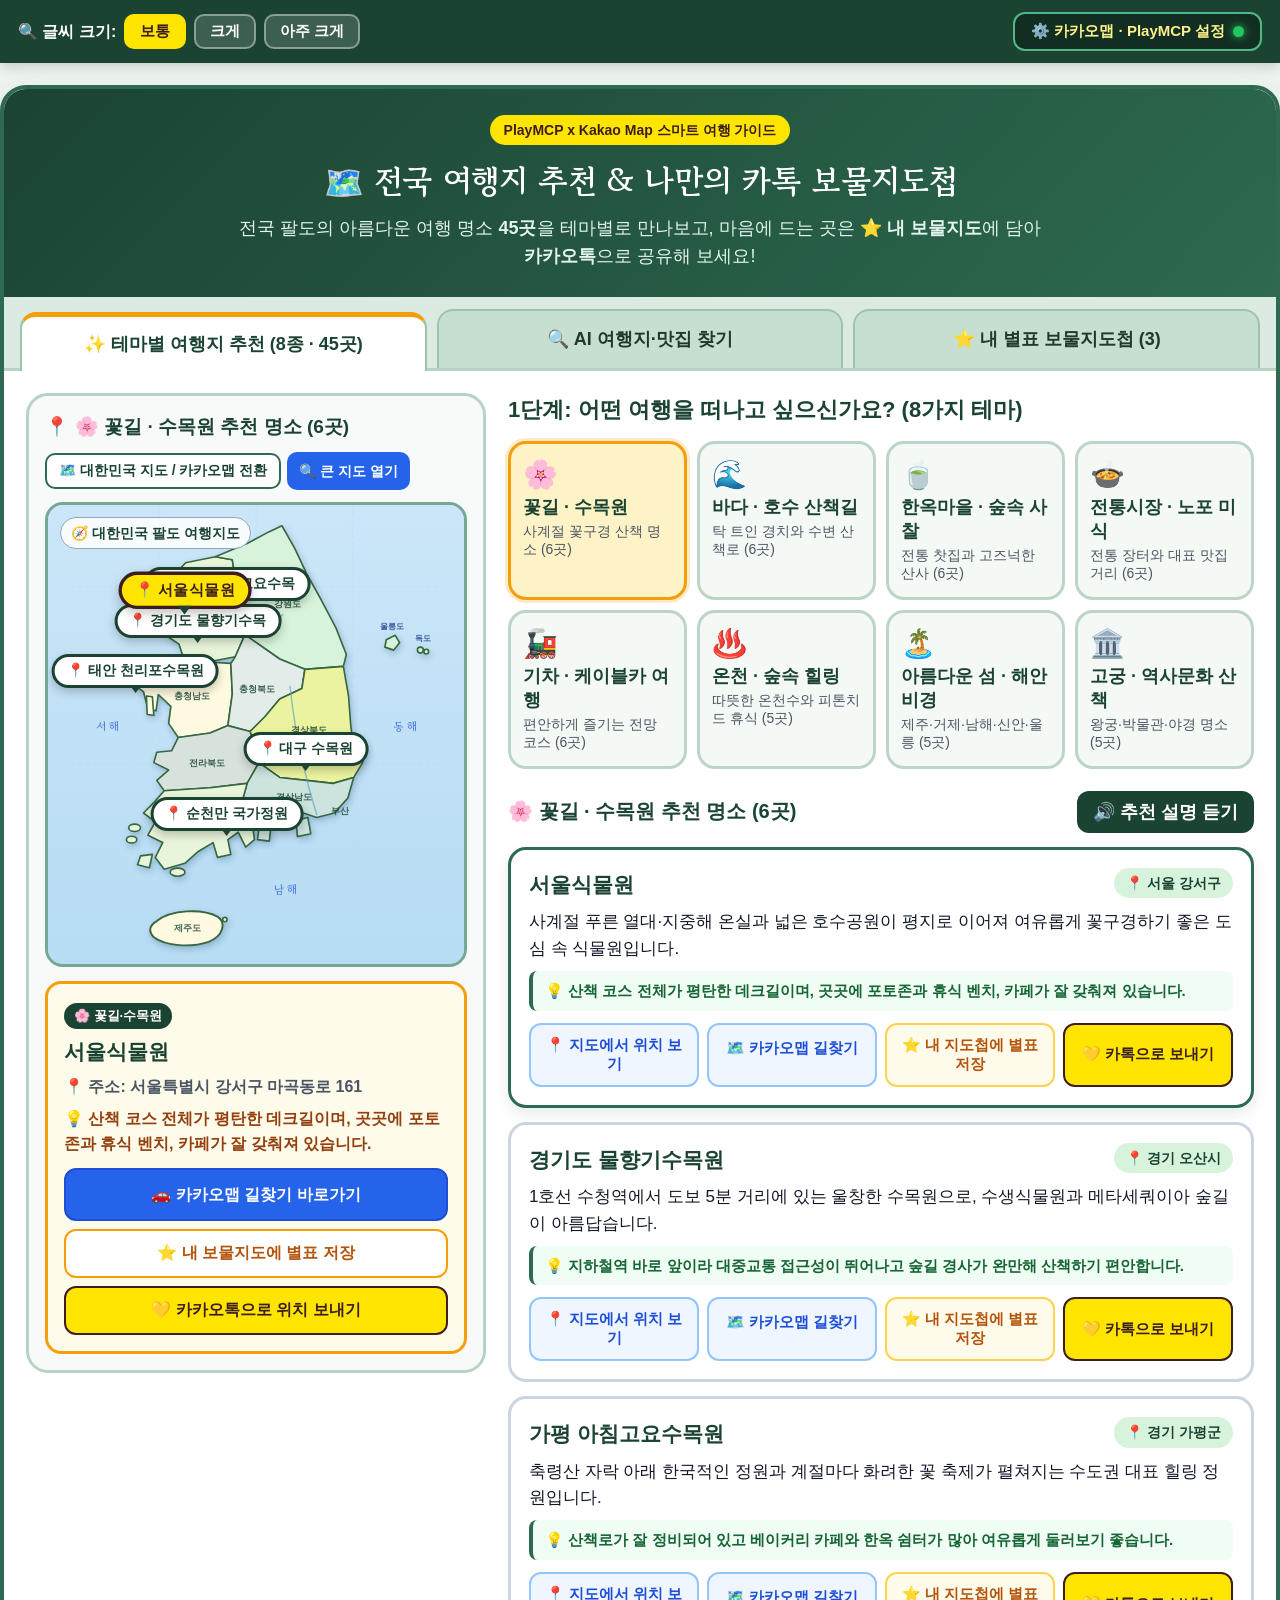
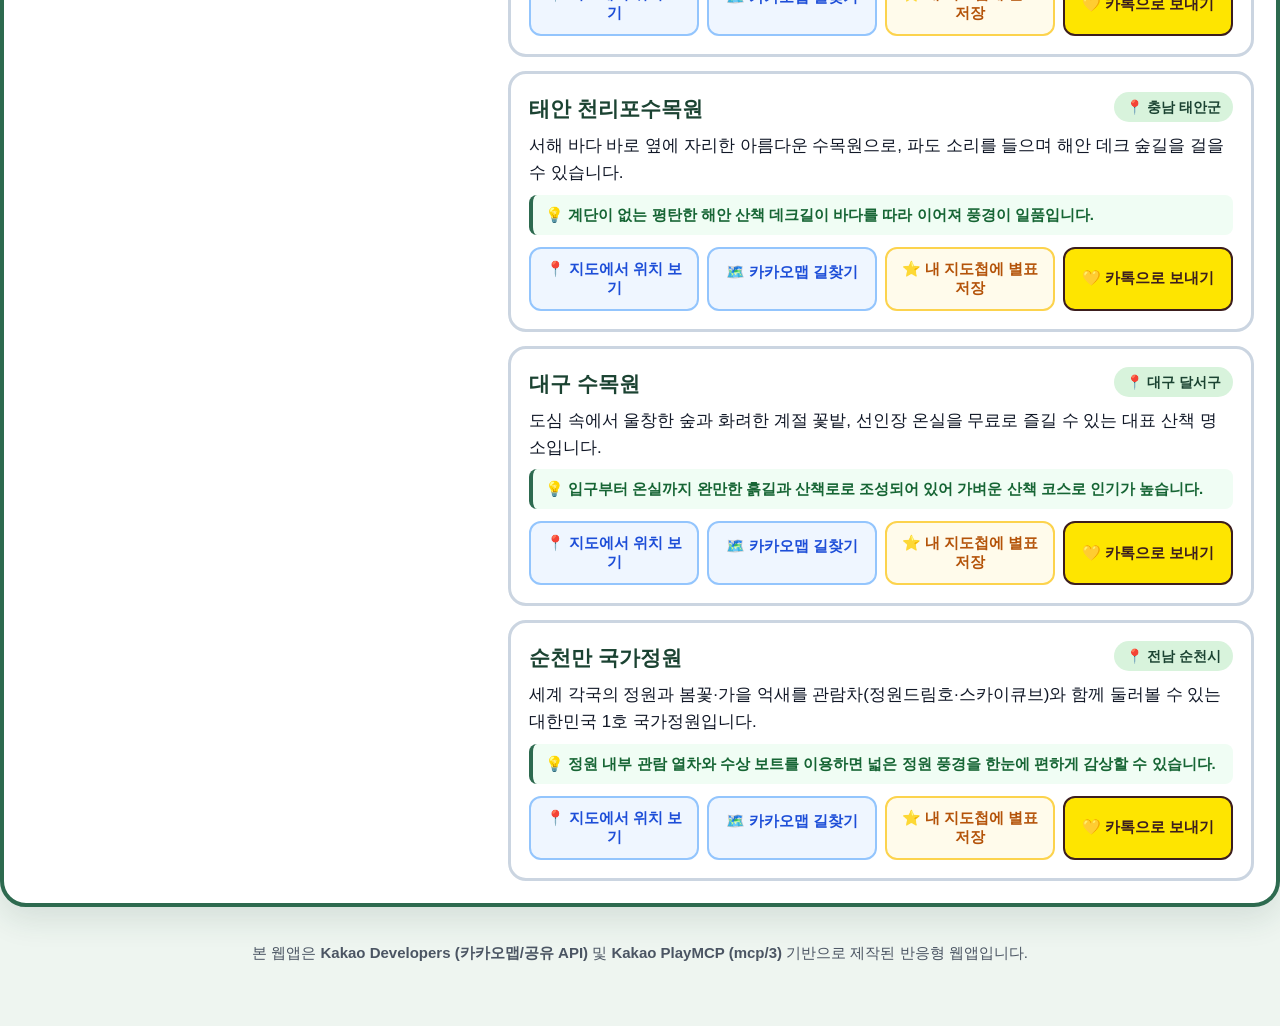
==== commit 8d9a8c8b: "Update Kakao API key" ====
--- a/index.html
+++ b/index.html
@@ -445,7 +445,7 @@
 
         <div class="form-row">
           <label for="kakaoKeyInput">1. 카카오 디벨로퍼스 JavaScript 키 (<code>developers.kakao.com</code>)</label>
-          <input type="text" id="kakaoKeyInput" class="config-input" value="2cc751d0de6a0e97b90181755f74c071" />
+          <input type="text" id="kakaoKeyInput" class="config-input" value="8cfedd32f1478e4dc67d8b1ca3fe1aad" />
           <small class="help-text">내 애플리케이션 &gt; 앱 키의 'JavaScript 키'가 적용되어 있습니다.</small>
         </div>
 
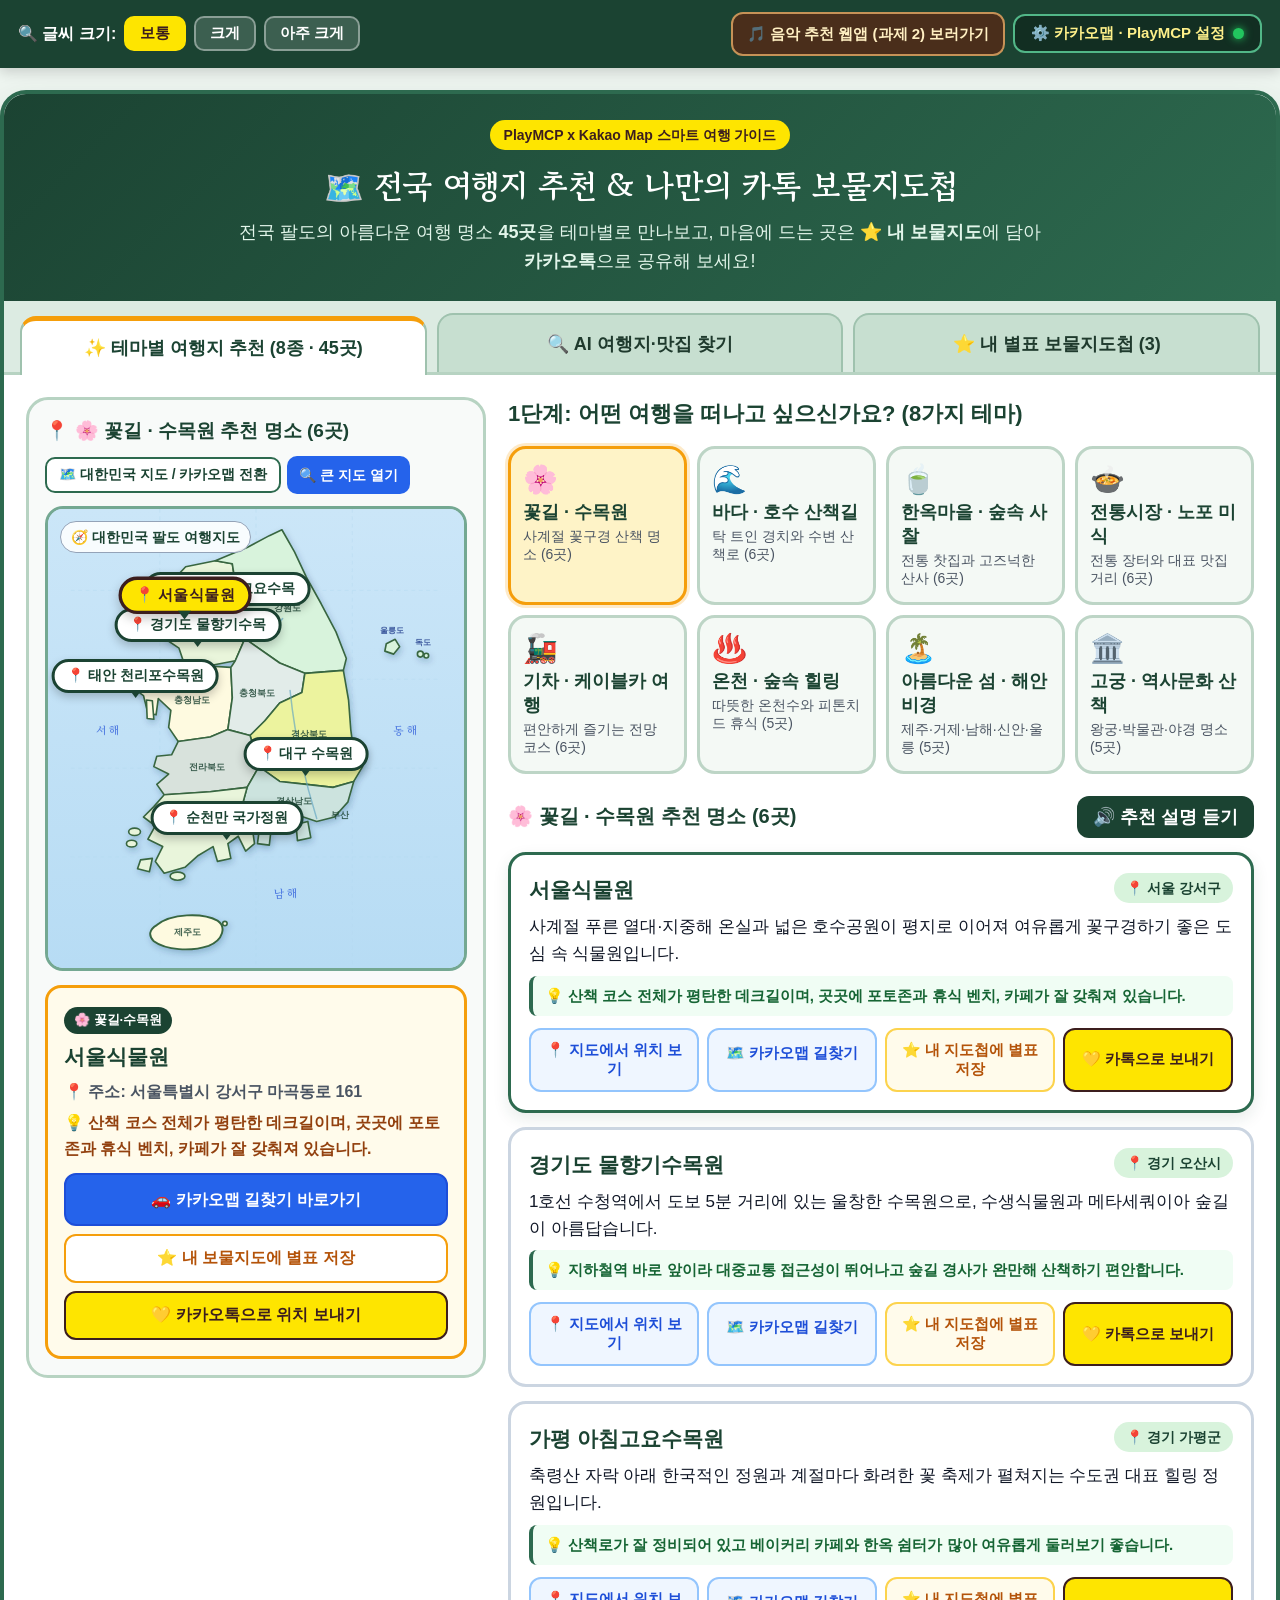
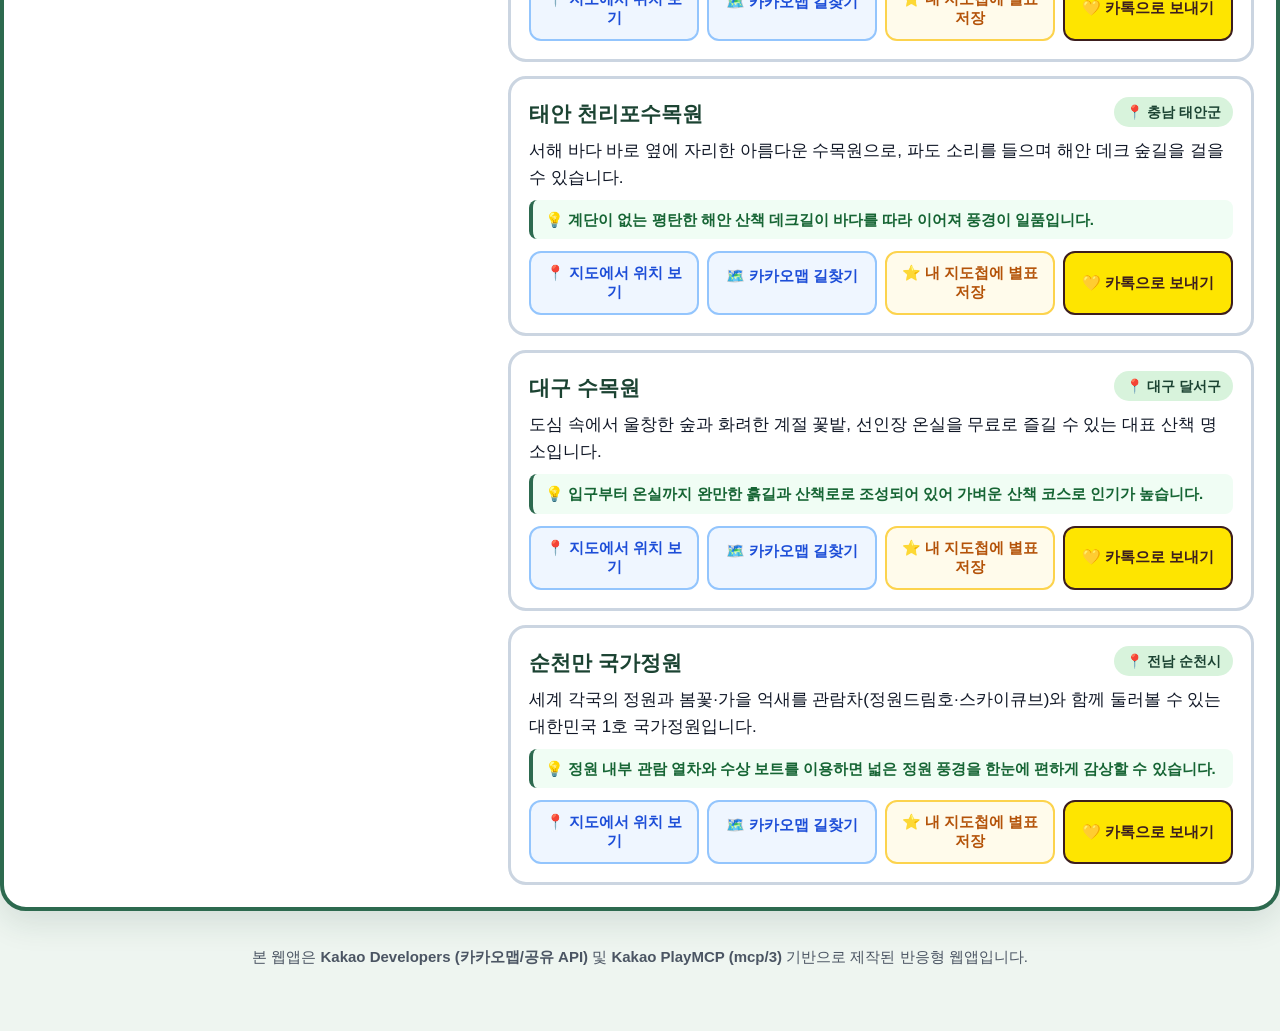
==== commit 86da4200: "Add strictly filtered regional search, fix Kakao Share domain redirect, and restore upgraded Music L" ====
--- a/index.html
+++ b/index.html
@@ -24,6 +24,7 @@
         <button type="button" class="size-btn" data-size="xlarge" onclick="setFontSize('xlarge')">아주 크게</button>
       </div>
       <div class="connection-controls">
+        <a href="music/index.html" class="switch-app-btn">🎵 음악 추천 웹앱 (과제 2) 보러가기</a>
         <button type="button" class="config-btn" onclick="openConfigModal()">
           ⚙️ 카카오맵 · PlayMCP 설정
           <span class="status-dot connected" id="connectionDot" title="연결 상태"></span>
